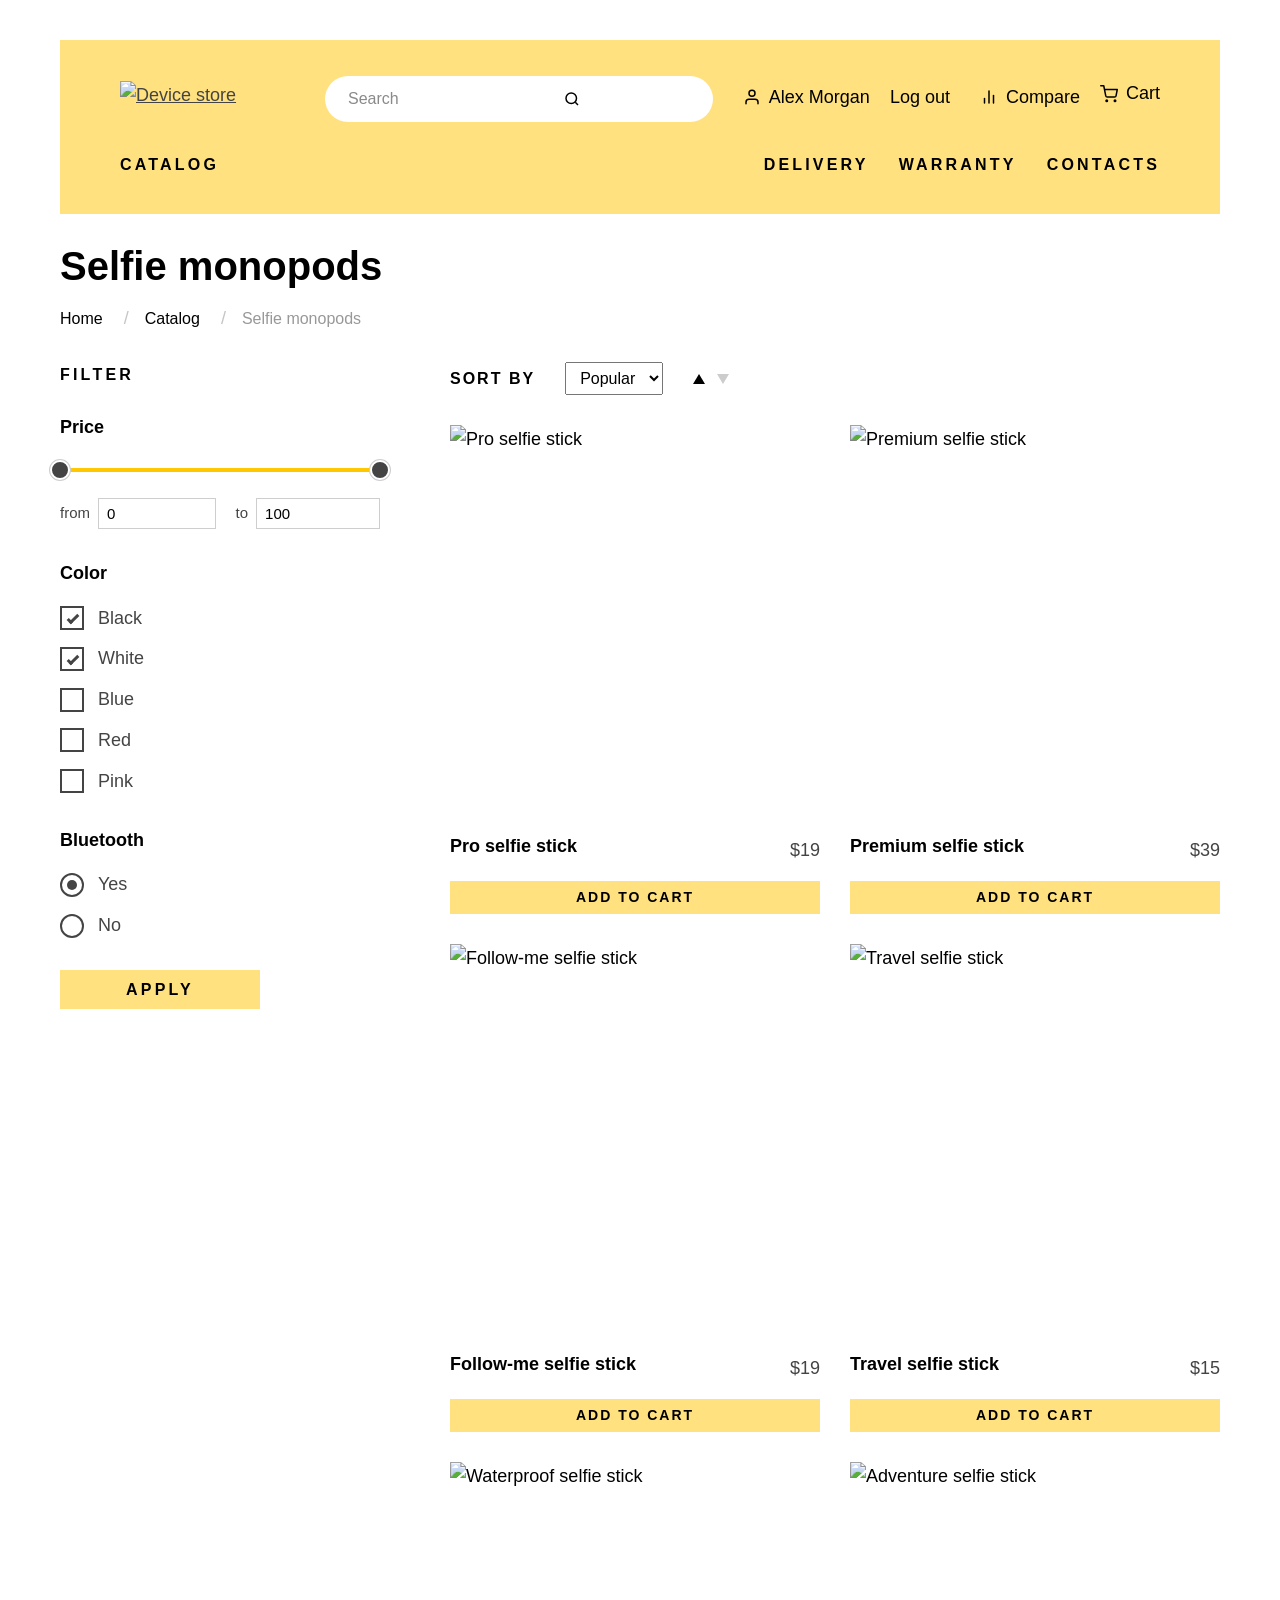
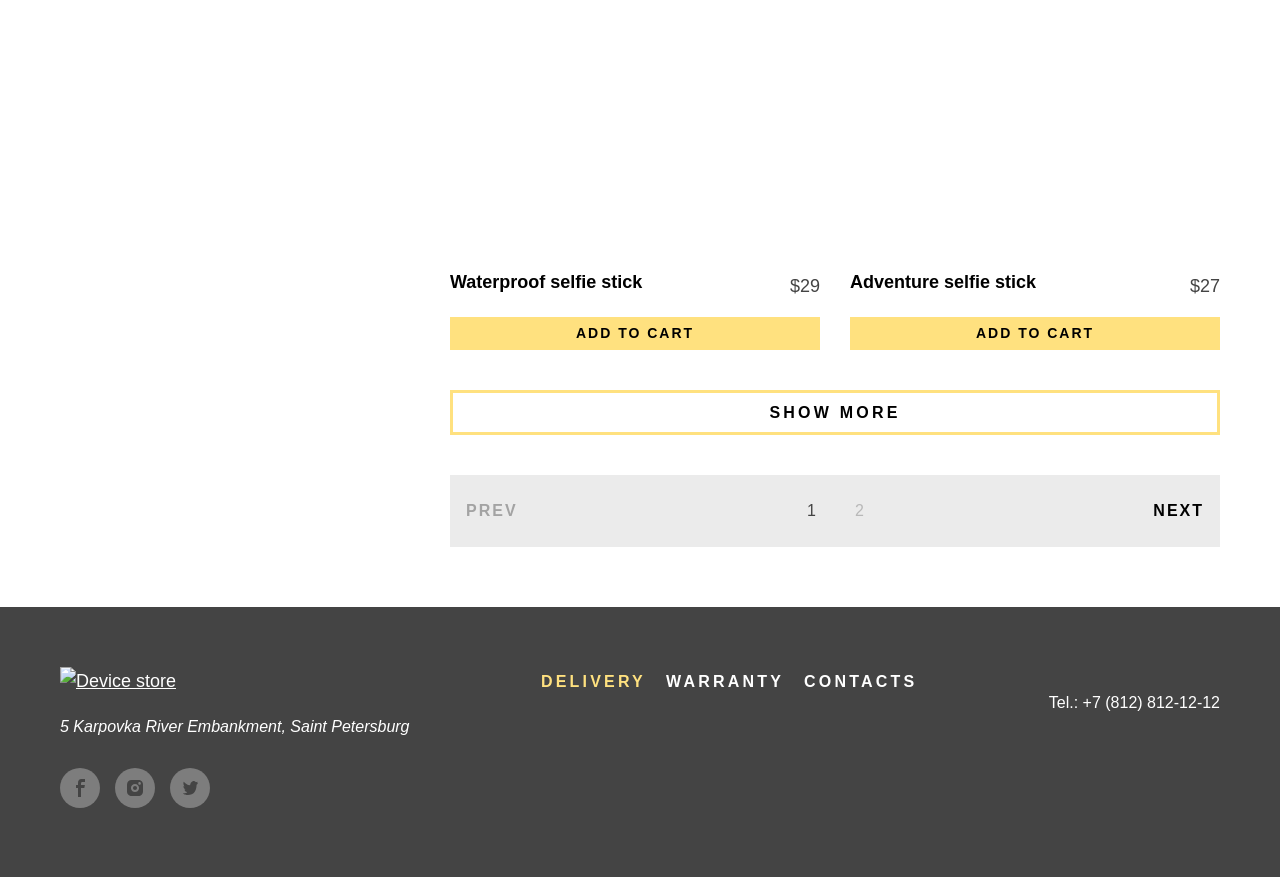
==== catalog.html @ 41ddf17e "Restyle header search, regroup footer socials, remove HTML Academy Search is now a white rounded pil" ====
<!DOCTYPE html>
<html lang="en">
  <head>
    <meta charset="utf-8">
    <meta name="viewport" content="width=device-width, initial-scale=1.0">
    <meta name="color-scheme" content="light">
    <meta name="description" content="Browse selfie monopods at Device — filter by price, color and Bluetooth, and sort by what matters to you.">
    <title>Catalog — Device</title>
    <link rel="icon" href="./img/favicon.svg" type="image/svg+xml">
    <link rel="preload" href="./fonts/Rubik/Rubik-Regular.woff2" as="font" type="font/woff2" crossorigin>
    <link rel="preload" href="./fonts/Raleway/Raleway-ExtraBold.woff2" as="font" type="font/woff2" crossorigin>
    <link rel="stylesheet" href="./css/styles.css">
    <script src="./js/main.js" defer></script>
  </head>
  <body>
    <header class="page-header page-header-inner">
      <nav class="main-nav" data-nav>
        <a class="main-nav-logo" href="index.html">
          <img class="main-nav-logo-image" src="./img/logos/logo.svg" height="36" width="145" alt="Device store">
        </a>
        <button class="main-nav-toggle" type="button" data-nav-toggle aria-expanded="false" aria-label="Toggle navigation">
          <span class="main-nav-toggle-line"></span>
        </button>
        <div class="user-menu">
          <form class="search" action="https://echo.htmlacademy.ru/" method="post">
            <label class="search-label">
              <span class="visually-hidden">Search the site</span>
              <input class="search-input" type="search" name="search" placeholder="Search">
            </label>
            <button class="search-button" type="submit">
              <svg class="icon" width="18" height="18" viewBox="0 0 24 24" fill="none" stroke="currentColor" stroke-width="2" aria-hidden="true">
                <circle cx="11" cy="11" r="7"></circle>
                <path d="m20 20-3.6-3.6"></path>
              </svg>
              <span class="visually-hidden">Find</span>
            </button>
          </form>
          <ul class="user-list reset-list">
            <li class="user-list-item user-list-item-account">
              <a class="user-link link" href="#">
                <svg class="icon" width="18" height="18" viewBox="0 0 24 24" fill="none" stroke="currentColor" stroke-width="2" stroke-linecap="round" stroke-linejoin="round" aria-hidden="true">
                  <path d="M20 21v-2a4 4 0 0 0-4-4H8a4 4 0 0 0-4 4v2"></path>
                  <circle cx="12" cy="7" r="4"></circle>
                </svg>
                Alex Morgan
              </a>
            </li>
            <li class="user-list-item user-list-item-logout">
              <a class="user-link link" href="#">Log out</a>
            </li>
          </ul>
          <ul class="shop-list reset-list">
            <li class="shop-list-item shop-list-item-compare">
              <a class="shop-link link" href="#">
                <svg class="icon" width="18" height="18" viewBox="0 0 24 24" fill="none" stroke="currentColor" stroke-width="2" stroke-linecap="round" stroke-linejoin="round" aria-hidden="true">
                  <line x1="18" y1="20" x2="18" y2="10"></line>
                  <line x1="12" y1="20" x2="12" y2="4"></line>
                  <line x1="6" y1="20" x2="6" y2="14"></line>
                </svg>
                Compare
              </a>
            </li>
            <li class="shop-list-item shop-list-item-cart">
              <button class="shop-link cart-button link" type="button" data-cart-button>
                <svg class="icon" width="18" height="18" viewBox="0 0 24 24" fill="none" stroke="currentColor" stroke-width="2" stroke-linecap="round" stroke-linejoin="round" aria-hidden="true">
                  <circle cx="9" cy="21" r="1"></circle>
                  <circle cx="20" cy="21" r="1"></circle>
                  <path d="M1 1h4l2.68 13.39a2 2 0 0 0 2 1.61h9.72a2 2 0 0 0 2-1.61L23 6H6"></path>
                </svg>
                Cart
                <span class="cart-count" data-cart-count hidden>0</span>
              </button>
            </li>
          </ul>
        </div>
        <ul class="site-list reset-list">
          <li class="site-list-item site-list-item-catalog">
            <a class="site-link link" href="catalog.html">Catalog</a>
          </li>
          <li class="site-list-item">
            <a class="site-link link" href="#">Delivery</a>
          </li>
          <li class="site-list-item">
            <a class="site-link link" href="#">Warranty</a>
          </li>
          <li class="site-list-item">
            <a class="site-link link" href="#">Contacts</a>
          </li>
        </ul>
      </nav>
    </header>
    <main class="main-container main-inner">
      <header class="inner-header">
        <h1 class="inner-header-title title">Selfie monopods</h1>
        <ul class="breadcrumbs reset-list">
          <li class="breadcrumbs-item">
            <a class="breadcrumbs-link" href="index.html">Home</a>
          </li>
          <li class="breadcrumbs-item">
            <a class="breadcrumbs-link" href="catalog.html">Catalog</a>
          </li>
          <li class="breadcrumbs-item">
            <span class="breadcrumbs-current" aria-current="page">Selfie monopods</span>
          </li>
        </ul>
      </header>
      <div class="catalog">
        <h2 class="visually-hidden">Product list with filters</h2>
        <form class="filter" action="https://echo.htmlacademy.ru/" method="get" data-filter>
          <h2 class="filter-title">Filter</h2>
          <fieldset class="filter-group">
            <legend class="filter-group-title">Price</legend>
            <div class="range" data-range>
              <div class="range-track">
                <div class="range-progress" data-range-progress></div>
                <button class="range-toggle range-toggle-min" type="button" data-range-min>
                  <span class="visually-hidden">Change minimum price</span>
                </button>
                <button class="range-toggle range-toggle-max" type="button" data-range-max>
                  <span class="visually-hidden">Change maximum price</span>
                </button>
              </div>
            </div>
            <div class="range-values">
              <label class="range-label">
                from <input class="range-input" type="number" name="min-price" data-range-input-min value="0">
              </label>
              <label class="range-label">
                to <input class="range-input" type="number" name="max-price" data-range-input-max value="100">
              </label>
            </div>
          </fieldset>
          <fieldset class="filter-group">
            <legend class="filter-group-title">Color</legend>
            <ul class="filter-list reset-list">
              <li class="filter-item">
                <label class="control">
                  <input class="visually-hidden control-input" type="checkbox" name="color" value="black" checked>
                  <span class="control-mark control-mark-checkbox"></span>
                  <span class="control-label">Black</span>
                </label>
              </li>
              <li class="filter-item">
                <label class="control">
                  <input class="visually-hidden control-input" type="checkbox" name="color" value="white" checked>
                  <span class="control-mark control-mark-checkbox"></span>
                  <span class="control-label">White</span>
                </label>
              </li>
              <li class="filter-item">
                <label class="control">
                  <input class="visually-hidden control-input" type="checkbox" name="color" value="blue">
                  <span class="control-mark control-mark-checkbox"></span>
                  <span class="control-label">Blue</span>
                </label>
              </li>
              <li class="filter-item">
                <label class="control">
                  <input class="visually-hidden control-input" type="checkbox" name="color" value="red">
                  <span class="control-mark control-mark-checkbox"></span>
                  <span class="control-label">Red</span>
                </label>
              </li>
              <li class="filter-item">
                <label class="control">
                  <input class="visually-hidden control-input" type="checkbox" name="color" value="pink">
                  <span class="control-mark control-mark-checkbox"></span>
                  <span class="control-label">Pink</span>
                </label>
              </li>
            </ul>
          </fieldset>
          <fieldset class="filter-group">
            <legend class="filter-group-title">Bluetooth</legend>
            <ul class="filter-list reset-list">
              <li class="filter-item">
                <label class="control">
                  <input class="visually-hidden control-input" type="radio" name="bluetooth" value="yes" checked>
                  <span class="control-mark control-mark-radio"></span>
                  <span class="control-label">Yes</span>
                </label>
              </li>
              <li class="filter-item">
                <label class="control">
                  <input class="visually-hidden control-input" type="radio" name="bluetooth" value="no">
                  <span class="control-mark control-mark-radio"></span>
                  <span class="control-label">No</span>
                </label>
              </li>
            </ul>
          </fieldset>
          <button class="button filter-submit" type="submit">Apply</button>
        </form>
        <div class="catalog-content">
          <form class="sorting" data-sorting>
            <label class="sorting-title" for="sorting">Sort by</label>
            <select class="sorting-select" id="sorting" name="sorting">
              <option value="popular">Popular</option>
              <option value="new">New</option>
              <option value="discount">On sale</option>
            </select>
            <div class="sorting-order">
              <button class="sorting-order-button sorting-order-button-asc sorting-order-button-current" type="button" data-sort-order="asc">
                <span class="visually-hidden">Sort ascending</span>
              </button>
              <button class="sorting-order-button sorting-order-button-desc" type="button" data-sort-order="desc">
                <span class="visually-hidden">Sort descending</span>
              </button>
            </div>
          </form>
          <div class="products" data-catalog>
            <ul class="products-list reset-list" data-products></ul>
            <p class="products-empty" data-products-empty hidden>No products match the selected filters.</p>
            <button class="button button-secondary products-more" type="button" data-products-more>Show more</button>
            <nav class="pagination" aria-label="Pagination" data-pagination></nav>
          </div>
        </div>
      </div>
    </main>
    <footer class="page-footer">
      <div class="footer-container">
        <section class="footer-contacts">
          <a class="footer-logo-link" href="index.html">
            <img class="footer-logo" src="./img/logos/logo-footer.svg" height="36" width="145" alt="Device store">
          </a>
          <address class="footer-address">
            <p class="footer-address-text">5 Karpovka River Embankment, Saint Petersburg</p>
          </address>
        </section>
        <ul class="footer-list reset-list">
          <li class="footer-list-item">
            <a class="footer-link footer-link-active" href="#">Delivery</a>
          </li>
          <li class="footer-list-item">
            <a class="footer-link" href="#">Warranty</a>
          </li>
          <li class="footer-list-item">
            <a class="footer-link" href="#">Contacts</a>
          </li>
        </ul>
        <a class="footer-phone" href="tel:+78128121212">Tel.: +7 (812) 812-12-12</a>
        <ul class="footer-socials reset-list">
          <li class="footer-socials-item">
            <a class="footer-socials-link" href="#">
              <span class="visually-hidden">Facebook</span>
              <svg width="40" height="40" viewBox="0 0 40 40" fill="none" xmlns="http://www.w3.org/2000/svg">
                <circle cx="20" cy="20" r="20" fill="white" fill-opacity="0.3"/>
                <path d="M22.5 14H25V11H21.6C18.8 11 18 12.7 18 15.2V17H16V20H18V29H21V20H24.3L24.9 17H21V15.5C21 14.7 21.3 14 22.5 14Z" fill="#444444"/>
              </svg>
            </a>
          </li>
          <li class="footer-socials-item">
            <a class="footer-socials-link" href="#">
              <span class="visually-hidden">Instagram</span>
              <svg width="40" height="40" viewBox="0 0 40 40" fill="none" xmlns="http://www.w3.org/2000/svg">
                <circle cx="20" cy="20" r="20" fill="white" fill-opacity="0.3"/>
                <path d="M20 22C21.1046 22 22 21.1046 22 20C22 18.8954 21.1046 18 20 18C18.8954 18 18 18.8954 18 20C18 21.1046 18.8954 22 20 22Z" fill="#444444"/>
                <path d="M26.7 13.3C25.8 12.4 24.7 12 23.3 12H16.7C13.9 12 12 13.9 12 16.7V23.3C12 24.7 12.4 25.9 13.4 26.7C14.3 27.6 15.4 28 16.7 28H23.3C24.7 28 25.9 27.6 26.7 26.7C27.5 25.8 28 24.7 28 23.3V16.7C28 15.3 27.6 14.1 26.7 13.3ZM20 24.1C17.8 24.1 15.9 22.3 15.9 20C15.9 17.7 17.8 15.9 20 15.9C22.2 15.9 24.1 17.7 24.1 20C24.1 22.3 22.2 24.1 20 24.1ZM24.6 16.7C23.9 16.7 23.3 16.2 23.3 15.4C23.3 14.6 23.8 14.1 24.6 14.1C25.3 14.1 25.9 14.7 25.9 15.4C25.9 16.1 25.3 16.7 24.6 16.7Z" fill="#444444"/>
              </svg>
            </a>
          </li>
          <li class="footer-socials-item">
            <a class="footer-socials-link" href="#">
              <span class="visually-hidden">Twitter</span>
              <svg width="40" height="40" viewBox="0 0 40 40" fill="none" xmlns="http://www.w3.org/2000/svg">
                <circle cx="20" cy="20" r="20" fill="white" fill-opacity="0.3"/>
                <path d="M22.7 13.1551C24.2 12.6551 25.3 13.4551 25.9 14.2551C26.4 14.0551 27 13.8551 27.6 13.6551C27.6 14.4551 27.1 15.0551 26.8 15.2551C27.5 15.4551 28 14.8551 28 14.8551C27.9 15.7551 27.1 16.5551 26.6 16.7551C26.4 23.0551 23.8 27.1551 17.7 27.0551C17.2 27.0551 17.8 27.0551 17.3 27.0551C17 27.0551 13.6 26.6551 13 25.2551C15 25.4551 16.4 24.8551 17.1 24.1551C16.3 23.8551 14.7 23.7551 14.5 21.3551C14.8 21.5551 15 21.6551 15.6 21.5551C14.5 20.7551 13.3 20.0551 13.4 18.0551C13.7 18.3551 14.3 18.5551 14.6 18.4551C14 18.2551 12.8 15.3551 13.8 13.8551C15.4 15.5551 17.1 17.2551 20.1 17.3551C20.3 15.2551 21.1 13.8551 22.7 13.1551Z" fill="#444444"/>
              </svg>
            </a>
          </li>
        </ul>
      </div>
    </footer>
  </body>
</html>
---- css/styles.css ----
/* -------------------------------------------------------------------------- */
/* Fonts                                                                       */
/* -------------------------------------------------------------------------- */

@font-face {
  font-family: "Raleway";
  src: url("../fonts/Raleway/Raleway-ExtraBold.woff2") format("woff2");
  font-weight: 800;
  font-style: normal;
  font-display: swap;
}

@font-face {
  font-family: "Rubik";
  src: url("../fonts/Rubik/Rubik-Regular.woff2") format("woff2");
  font-weight: 400;
  font-style: normal;
  font-display: swap;
}

@font-face {
  font-family: "Rubik";
  src: url("../fonts/Rubik/Rubik-Bold.woff2") format("woff2");
  font-weight: 700;
  font-style: normal;
  font-display: swap;
}

/* -------------------------------------------------------------------------- */
/* Custom properties                                                          */
/* -------------------------------------------------------------------------- */

:root {
  --font-base: "Rubik", "Arial", sans-serif;
  --font-display: "Raleway", "Arial", sans-serif;

  --color-text: #444444;
  --color-dark: #000000;
  --color-white: #ffffff;
  --color-accent: #ffe17f;
  --color-accent-active: #ffc700;
  --color-muted: #f0f0f0;
  --color-muted-dark: #ebebeb;
  --color-border: #cecece;
  --color-footer: #444444;

  --container-width: 1160px;
  --gutter: 20px;
}

/* -------------------------------------------------------------------------- */
/* Base                                                                       */
/* -------------------------------------------------------------------------- */

*,
*::before,
*::after {
  box-sizing: border-box;
}

/* The hidden attribute must win over component display rules. */
[hidden] {
  display: none !important;
}

html {
  height: 100%;
  color-scheme: light;
}

body {
  display: flex;
  flex-direction: column;
  min-height: 100%;
  margin: 0;
  font-family: var(--font-base);
  font-weight: 400;
  font-size: 18px;
  line-height: 1.6;
  color: var(--color-text);
  background-color: var(--color-white);
}

img,
svg {
  max-width: 100%;
  height: auto;
}

a {
  color: inherit;
}

.visually-hidden {
  position: absolute;
  width: 1px;
  height: 1px;
  margin: -1px;
  padding: 0;
  border: 0;
  clip: rect(0 0 0 0);
  overflow: hidden;
}

.reset-list {
  margin: 0;
  padding: 0;
  list-style: none;
}

.link {
  color: var(--color-dark);
  text-decoration: none;
  transition: opacity 0.2s ease;
}

.link:hover,
.link:focus-visible {
  opacity: 0.6;
}

.title {
  margin: 0;
  font-family: var(--font-display);
  font-weight: 800;
  font-size: 28px;
  line-height: 1.1;
  color: var(--color-dark);
}

/* -------------------------------------------------------------------------- */
/* Layout helpers                                                             */
/* -------------------------------------------------------------------------- */

.main-container {
  flex-grow: 1;
}

.page-header,
.slider,
.categories,
.advantages,
.special-order,
.info,
.newsletter,
.inner-header,
.catalog,
.footer-container {
  width: min(100% - (var(--gutter) * 2), var(--container-width));
  margin-inline: auto;
}

/* -------------------------------------------------------------------------- */
/* Buttons                                                                    */
/* -------------------------------------------------------------------------- */

.button {
  display: inline-block;
  padding: 10px 20px;
  border: 0;
  background-color: var(--color-accent);
  font-family: var(--font-display);
  font-weight: 800;
  font-size: 16px;
  letter-spacing: 3.2px;
  line-height: 1.2;
  color: var(--color-dark);
  text-align: center;
  text-transform: uppercase;
  text-decoration: none;
  cursor: pointer;
  transition: background-color 0.2s ease;
}

.button:hover,
.button:focus-visible {
  background-color: var(--color-accent-active);
}

.button-secondary {
  background-color: transparent;
  border: 3px solid var(--color-accent);
}

.button-secondary:hover,
.button-secondary:focus-visible {
  background-color: var(--color-accent);
}

/* -------------------------------------------------------------------------- */
/* Header / navigation                                                        */
/* -------------------------------------------------------------------------- */

.page-header {
  margin-top: 20px;
  background-color: var(--color-accent);
}

.main-nav {
  display: flex;
  flex-wrap: wrap;
  align-items: center;
  gap: 20px;
  padding: 20px;
}

.main-nav-logo {
  display: block;
  width: 145px;
}

.main-nav-logo-image {
  display: block;
}

.main-nav-toggle {
  position: relative;
  width: 30px;
  height: 22px;
  margin-left: auto;
  padding: 0;
  border: 0;
  background-color: transparent;
  cursor: pointer;
}

.main-nav-toggle-line,
.main-nav-toggle-line::before,
.main-nav-toggle-line::after {
  position: absolute;
  left: 0;
  width: 30px;
  height: 3px;
  background-color: var(--color-dark);
  transition: transform 0.2s ease;
}

.main-nav-toggle-line {
  top: 50%;
  transform: translateY(-50%);
}

.main-nav-toggle-line::before,
.main-nav-toggle-line::after {
  content: "";
}

.main-nav-toggle-line::before {
  top: -9px;
}

.main-nav-toggle-line::after {
  top: 9px;
}

.main-nav-open .main-nav-toggle-line {
  background-color: transparent;
}

.main-nav-open .main-nav-toggle-line::before {
  top: 0;
  transform: rotate(45deg);
}

.main-nav-open .main-nav-toggle-line::after {
  top: 0;
  transform: rotate(-45deg);
}

.user-menu,
.site-list {
  display: none;
  width: 100%;
}

.main-nav-open .user-menu,
.main-nav-open .site-list {
  display: flex;
}

.user-menu {
  flex-direction: column;
  gap: 16px;
}

.search {
  display: flex;
  align-items: center;
  padding-right: 5px;
  background-color: var(--color-white);
  border: 1px solid transparent;
  border-radius: 50px;
  transition: border-color 0.2s ease, box-shadow 0.2s ease;
}

.search:focus-within {
  border-color: var(--color-dark);
  box-shadow: 0 0 0 3px rgba(0, 0, 0, 0.08);
}

.search-input {
  width: 100%;
  height: 44px;
  padding: 0 6px 0 22px;
  border: 0;
  background-color: transparent;
  border-radius: 50px;
  font-family: var(--font-base);
  font-size: 16px;
  color: var(--color-dark);
}

.search-input:focus {
  outline: none;
}

.search-input::placeholder {
  color: #8a8a8a;
}

.search-button {
  display: inline-flex;
  align-items: center;
  justify-content: center;
  flex-shrink: 0;
  width: 36px;
  height: 36px;
  padding: 0;
  border: 0;
  border-radius: 50%;
  background-color: transparent;
  color: var(--color-dark);
  cursor: pointer;
  transition: background-color 0.2s ease;
}

.search-button:hover,
.search-button:focus-visible {
  background-color: var(--color-accent);
}

.icon {
  display: block;
  flex-shrink: 0;
}

.user-list,
.shop-list {
  display: flex;
  gap: 20px;
}

.user-link,
.shop-link {
  display: inline-flex;
  align-items: center;
  gap: 8px;
}

.cart-button {
  position: relative;
  padding: 0;
  border: 0;
  background-color: transparent;
  font-family: var(--font-base);
  font-size: 18px;
  cursor: pointer;
}

.cart-count {
  display: inline-flex;
  align-items: center;
  justify-content: center;
  min-width: 20px;
  height: 20px;
  padding: 0 6px;
  border-radius: 10px;
  background-color: var(--color-dark);
  color: var(--color-white);
  font-size: 12px;
  line-height: 1;
}

.cart-count[hidden] {
  display: none;
}

.site-list {
  flex-direction: column;
  gap: 16px;
  font-family: var(--font-display);
  font-weight: 800;
  font-size: 16px;
  letter-spacing: 3.2px;
  text-transform: uppercase;
}

/* -------------------------------------------------------------------------- */
/* Slider                                                                     */
/* -------------------------------------------------------------------------- */

.slider {
  position: relative;
  margin-top: 30px;
  margin-bottom: 60px;
}

.slider-slide {
  display: flex;
  flex-direction: column;
  gap: 24px;
  align-items: center;
}

.slider-slide[hidden] {
  display: none;
}

.slider-number {
  display: none;
  font-family: var(--font-base);
  font-weight: 700;
  font-size: 120px;
  line-height: 1;
  color: var(--color-muted);
}

.slider-image {
  width: 280px;
  height: auto;
}

.slider-content {
  display: flex;
  flex-direction: column;
  align-items: center;
  text-align: center;
  width: 100%;
}

.slider-title {
  margin-bottom: 20px;
}

.slider-description {
  margin: 0 0 30px;
}

.slider-button-details {
  min-width: 220px;
  margin-bottom: 40px;
}

.specs {
  display: flex;
  justify-content: center;
  gap: 40px;
  margin: 0;
}

.specs-item {
  display: flex;
  flex-direction: column-reverse;
}

.specs-value {
  margin: 0;
  font-size: 32px;
  line-height: 1.2;
  color: var(--color-dark);
}

.specs-name {
  font-size: 14px;
}

.slider-controls {
  display: flex;
  align-items: center;
  justify-content: center;
  gap: 20px;
  margin-top: 30px;
}

.slider-arrow {
  width: 30px;
  height: 30px;
  padding: 0;
  border: 0;
  background-color: transparent;
  cursor: pointer;
}

.slider-arrow::before {
  content: "";
  display: block;
  width: 12px;
  height: 12px;
  margin: 0 auto;
  border-top: 3px solid var(--color-dark);
  border-left: 3px solid var(--color-dark);
}

.slider-arrow-prev::before {
  transform: rotate(-45deg);
}

.slider-arrow-next::before {
  transform: rotate(135deg);
}

.slider-pagination {
  display: flex;
  gap: 20px;
}

.slider-pagination-button {
  width: 16px;
  height: 16px;
  padding: 0;
  border: 2px solid var(--color-dark);
  border-radius: 50%;
  background-color: transparent;
  cursor: pointer;
}

.slider-pagination-button-current {
  position: relative;
}

.slider-pagination-button-current::after {
  content: "";
  position: absolute;
  top: 50%;
  left: 50%;
  width: 4px;
  height: 4px;
  border-radius: 50%;
  background-color: var(--color-dark);
  transform: translate(-50%, -50%);
}

/* -------------------------------------------------------------------------- */
/* Categories                                                                 */
/* -------------------------------------------------------------------------- */

.categories {
  margin-bottom: 60px;
}

.categories-list {
  display: grid;
  grid-template-columns: repeat(2, 1fr);
  gap: 30px;
}

.categories-link {
  display: flex;
  flex-direction: column;
  align-items: center;
  gap: 20px;
  font-family: var(--font-display);
  font-weight: 800;
  font-size: 16px;
  line-height: 1.3;
  color: var(--color-dark);
  text-align: center;
  text-decoration: none;
}

.categories-image {
  width: 100%;
  max-width: 160px;
  height: auto;
  background-color: var(--color-accent);
  transition: background-color 0.2s ease;
}

.categories-link:hover .categories-image,
.categories-link:focus-visible .categories-image {
  background-color: var(--color-accent-active);
}

/* -------------------------------------------------------------------------- */
/* Advantages (tabs)                                                          */
/* -------------------------------------------------------------------------- */

.advantages {
  margin-bottom: 60px;
  padding: 40px 20px;
  background-color: var(--color-muted);
}

.advantages-tabs {
  display: flex;
  flex-wrap: wrap;
  gap: 16px;
  margin-bottom: 30px;
}

.advantages-tab {
  min-width: 160px;
}

.advantages-tab-current {
  outline: 2px solid var(--color-accent-active);
}

.advantages-panel-title {
  margin-bottom: 20px;
}

.advantages-panel-text {
  margin: 0;
  max-width: 450px;
}

.advantages-panel[hidden] {
  display: none;
}

/* -------------------------------------------------------------------------- */
/* Special order                                                              */
/* -------------------------------------------------------------------------- */

.special-order {
  display: flex;
  align-items: center;
  gap: 20px;
  margin-bottom: 60px;
  padding: 0 20px;
  min-height: 100px;
  background-color: var(--color-muted);
}

.special-order-icon {
  display: flex;
  align-items: center;
  justify-content: center;
  flex-shrink: 0;
  width: 60px;
  height: 60px;
  background-color: var(--color-accent);
  color: var(--color-dark);
}

.special-order-link {
  font-family: var(--font-display);
  font-weight: 800;
  font-size: 18px;
  letter-spacing: 2px;
  color: var(--color-dark);
  text-transform: uppercase;
  text-decoration: none;
  transition: opacity 0.2s ease;
}

.special-order-link:hover,
.special-order-link:focus-visible {
  opacity: 0.6;
}

.special-order-arrow {
  display: none;
}

/* -------------------------------------------------------------------------- */
/* Info (about + contacts)                                                    */
/* -------------------------------------------------------------------------- */

.info {
  display: grid;
  gap: 50px;
  margin-bottom: 60px;
}

.about-title,
.contacts-title {
  margin-bottom: 30px;
}

.about-text,
.contacts-text {
  margin: 0 0 20px;
}

.about-list {
  margin-bottom: 30px;
}

.about-company {
  font-weight: 700;
}

.about-button,
.contacts-button {
  min-width: 260px;
}

.contacts-subtitle {
  margin: 0 0 15px;
  font-size: 22px;
}

.contacts-address {
  margin-bottom: 30px;
  font-style: normal;
}

.contacts-address-text {
  margin: 0 0 8px;
}

.contacts-phone {
  color: var(--color-text);
  text-decoration: none;
}

.contacts-schedule {
  margin-bottom: 30px;
}

/* -------------------------------------------------------------------------- */
/* Newsletter                                                                 */
/* -------------------------------------------------------------------------- */

.newsletter {
  margin-bottom: 60px;
  padding: 40px 20px;
  background-color: var(--color-muted);
}

.newsletter-intro {
  margin-bottom: 30px;
}

.newsletter-title {
  margin-bottom: 20px;
}

.newsletter-description {
  margin: 0;
  max-width: 560px;
}

.newsletter-form {
  display: flex;
  flex-wrap: wrap;
  align-items: center;
  gap: 16px;
}

.newsletter-field-label {
  flex-grow: 1;
}

.newsletter-field {
  width: 100%;
  height: 49px;
  padding: 0 16px;
  border: 1px solid var(--color-border);
  font-family: var(--font-base);
  font-size: 18px;
}

.newsletter-button {
  min-width: 200px;
}

.newsletter-note {
  font-size: 14px;
}

/* -------------------------------------------------------------------------- */
/* Inner header (catalog)                                                     */
/* -------------------------------------------------------------------------- */

.inner-header {
  margin-bottom: 30px;
}

.inner-header-title {
  margin-top: 30px;
  margin-bottom: 16px;
}

.breadcrumbs {
  display: flex;
  flex-wrap: wrap;
  gap: 8px 16px;
}

.breadcrumbs-item:not(:last-child)::after {
  content: "/";
  margin-left: 16px;
  opacity: 0.3;
}

.breadcrumbs-link,
.breadcrumbs-current {
  font-size: 16px;
  color: var(--color-dark);
  text-decoration: none;
}

.breadcrumbs-link {
  transition: opacity 0.2s ease;
}

.breadcrumbs-link:hover,
.breadcrumbs-link:focus-visible {
  opacity: 0.6;
}

.breadcrumbs-current {
  opacity: 0.4;
}

/* -------------------------------------------------------------------------- */
/* Catalog                                                                    */
/* -------------------------------------------------------------------------- */

.catalog {
  display: grid;
  gap: 30px;
  margin-bottom: 60px;
}

.filter-title {
  margin: 0 0 25px;
  font-family: var(--font-display);
  font-weight: 800;
  font-size: 16px;
  letter-spacing: 3.2px;
  color: var(--color-dark);
  text-transform: uppercase;
}

.filter-group {
  margin: 0 0 30px;
  padding: 0;
  border: 0;
}

.filter-group-title {
  margin-bottom: 16px;
  padding: 0;
  font-weight: 700;
  color: var(--color-dark);
}

.filter-list {
  display: flex;
  flex-direction: column;
  gap: 12px;
}

.filter-submit {
  width: 100%;
}

/* Price range */
.range {
  margin-bottom: 16px;
  padding: 10px 0;
}

.range-track {
  position: relative;
  height: 4px;
  background-color: var(--color-border);
}

.range-progress {
  position: absolute;
  top: 0;
  height: 100%;
  background-color: var(--color-accent-active);
}

.range-toggle {
  position: absolute;
  top: 50%;
  width: 20px;
  height: 20px;
  margin-left: -10px;
  padding: 0;
  border: 2px solid var(--color-white);
  border-radius: 50%;
  background-color: var(--color-text);
  box-shadow: 0 0 0 1px var(--color-border);
  transform: translateY(-50%);
  cursor: pointer;
}

.range-values {
  display: flex;
  gap: 20px;
}

.range-label {
  display: flex;
  align-items: center;
  gap: 8px;
  font-size: 15px;
}

.range-input {
  width: 100%;
  min-width: 0;
  padding: 6px 8px;
  border: 1px solid var(--color-border);
  font-family: var(--font-base);
  font-size: 15px;
}

/* Custom checkbox / radio */
.control {
  position: relative;
  display: flex;
  align-items: center;
  gap: 14px;
  padding-left: 38px;
  cursor: pointer;
}

.control-mark {
  position: absolute;
  left: 0;
  width: 24px;
  height: 24px;
  border: 2px solid var(--color-text);
}

.control-mark-radio {
  border-radius: 50%;
}

.control-input:checked + .control-mark-checkbox::after {
  content: "";
  position: absolute;
  top: 4px;
  left: 8px;
  width: 6px;
  height: 12px;
  border: solid var(--color-text);
  border-width: 0 3px 3px 0;
  transform: rotate(45deg);
}

.control-input:checked + .control-mark-radio::after {
  content: "";
  position: absolute;
  top: 50%;
  left: 50%;
  width: 10px;
  height: 10px;
  border-radius: 50%;
  background-color: var(--color-text);
  transform: translate(-50%, -50%);
}

.control-input:focus-visible + .control-mark {
  outline: 2px solid var(--color-accent-active);
  outline-offset: 2px;
}

/* Sorting */
.sorting {
  display: flex;
  flex-wrap: wrap;
  align-items: center;
  gap: 16px 30px;
  margin-bottom: 30px;
}

.sorting-title {
  font-family: var(--font-display);
  font-weight: 800;
  font-size: 16px;
  letter-spacing: 2px;
  color: var(--color-dark);
  text-transform: uppercase;
}

.sorting-select {
  padding: 6px 10px;
  font-family: var(--font-base);
  font-size: 16px;
}

.sorting-order {
  display: flex;
  gap: 12px;
}

.sorting-order-button {
  width: 12px;
  height: 12px;
  padding: 0;
  border: 0;
  background-color: transparent;
  opacity: 0.2;
  cursor: pointer;
}

.sorting-order-button::before {
  content: "";
  display: block;
  border-left: 6px solid transparent;
  border-right: 6px solid transparent;
}

.sorting-order-button-asc::before {
  border-bottom: 10px solid var(--color-dark);
}

.sorting-order-button-desc::before {
  border-top: 10px solid var(--color-dark);
}

.sorting-order-button-current,
.sorting-order-button:hover {
  opacity: 1;
}

/* Products */
.products-list {
  display: grid;
  grid-template-columns: repeat(auto-fill, minmax(240px, 1fr));
  gap: 30px;
  margin-bottom: 40px;
}

.product-card {
  display: flex;
  flex-direction: column;
}

.product-card-link {
  display: block;
  text-decoration: none;
}

.product-card-add {
  margin-top: 16px;
  padding: 8px 16px;
  font-size: 14px;
  letter-spacing: 2px;
}

.product-card-add-done {
  background-color: var(--color-accent-active);
}

.products-empty {
  margin: 0 0 40px;
  padding: 30px 0;
  color: var(--color-text);
}

.product-card-image {
  display: block;
  width: 100%;
  height: auto;
}

.product-card-info {
  display: flex;
  justify-content: space-between;
  gap: 16px;
  margin-top: 20px;
}

.product-card-title {
  margin: 0;
  font-size: 18px;
  line-height: 1.2;
  color: var(--color-dark);
}

.product-card-price {
  color: var(--color-text);
  white-space: nowrap;
}

.products-more {
  display: block;
  width: 100%;
  margin-bottom: 40px;
}

/* Pagination */
.pagination {
  display: flex;
  flex-wrap: wrap;
  align-items: center;
  justify-content: space-between;
  gap: 16px;
  padding: 16px;
  background-color: var(--color-muted-dark);
}

.pagination-arrow {
  font-family: var(--font-display);
  font-weight: 800;
  font-size: 16px;
  letter-spacing: 2px;
  text-transform: uppercase;
}

.pagination-arrow-disabled {
  opacity: 0.3;
  pointer-events: none;
}

.pagination-list {
  display: flex;
  gap: 8px;
}

.pagination-link,
.pagination-ellipsis {
  display: flex;
  align-items: center;
  justify-content: center;
  width: 40px;
  height: 40px;
  font-size: 16px;
  color: var(--color-text);
}

.pagination-link {
  text-decoration: none;
  opacity: 0.3;
  transition: opacity 0.2s ease;
}

.pagination-link:hover,
.pagination-link:focus-visible,
.pagination-link-current {
  opacity: 1;
}

/* -------------------------------------------------------------------------- */
/* Footer                                                                     */
/* -------------------------------------------------------------------------- */

.page-footer {
  background-color: var(--color-footer);
  color: var(--color-white);
}

.footer-container {
  display: grid;
  gap: 30px;
  padding: 40px 0;
  text-align: center;
}

.footer-logo {
  margin-bottom: 20px;
}

.footer-address-text {
  margin: 0;
  font-size: 16px;
  line-height: 1.4;
}

.footer-list {
  display: flex;
  flex-wrap: wrap;
  justify-content: center;
  gap: 20px;
}

.footer-link {
  font-family: var(--font-display);
  font-weight: 800;
  font-size: 16px;
  letter-spacing: 3.2px;
  color: var(--color-white);
  text-decoration: none;
  text-transform: uppercase;
  transition: opacity 0.2s ease;
}

.footer-link:hover,
.footer-link:focus-visible {
  opacity: 0.6;
}

.footer-link-active {
  color: var(--color-accent);
}

.footer-phone {
  font-size: 16px;
  color: var(--color-white);
  text-decoration: none;
}

.footer-socials {
  display: flex;
  justify-content: center;
  gap: 15px;
}

.footer-socials-link {
  display: block;
  transition: opacity 0.2s ease;
}

.footer-socials-link:hover,
.footer-socials-link:focus-visible {
  opacity: 0.7;
}

/* -------------------------------------------------------------------------- */
/* Tablet (>= 768px)                                                          */
/* -------------------------------------------------------------------------- */

@media (min-width: 768px) {
  :root {
    --gutter: 30px;
  }

  .title {
    font-size: 40px;
  }

  .slider-slide {
    flex-direction: row;
    flex-wrap: wrap;
    align-items: flex-start;
    gap: 40px;
  }

  .slider-image {
    width: 360px;
  }

  .slider-content {
    flex: 1;
    align-items: flex-start;
    text-align: left;
    min-width: 280px;
  }

  .specs {
    justify-content: flex-start;
  }

  .categories-list {
    grid-template-columns: repeat(3, 1fr);
  }

  .advantages {
    display: grid;
    grid-template-columns: 280px 1fr;
    gap: 40px;
    padding: 50px 40px;
  }

  .advantages-tabs {
    flex-direction: column;
    margin-bottom: 0;
  }

  .info {
    grid-template-columns: 1fr 1fr;
    gap: 60px;
  }

  .footer-container {
    grid-template-columns: auto 1fr auto;
    align-items: start;
    text-align: left;
  }

  .footer-list {
    justify-content: center;
  }

  .footer-phone {
    justify-self: end;
    align-self: center;
  }

  .footer-socials {
    justify-content: flex-start;
  }

  .catalog {
    grid-template-columns: 240px 1fr;
    gap: 40px;
  }

  .filter-submit {
    width: auto;
    min-width: 200px;
  }
}

/* -------------------------------------------------------------------------- */
/* Desktop (>= 1200px)                                                        */
/* -------------------------------------------------------------------------- */

@media (min-width: 1200px) {
  :root {
    --gutter: 0px;
  }

  .page-header {
    margin-top: 40px;
    padding: 0;
  }

  .main-nav {
    flex-wrap: wrap;
    column-gap: 60px;
    padding: 36px 60px;
  }

  .main-nav-toggle {
    display: none;
  }

  .user-menu {
    display: flex;
    flex-direction: row;
    align-items: center;
    gap: 30px;
    width: auto;
    flex-grow: 1;
  }

  .search {
    flex-grow: 1;
    max-width: 520px;
  }

  .user-list,
  .shop-list {
    flex-shrink: 0;
  }

  .site-list {
    display: flex;
    flex-direction: row;
    flex-wrap: wrap;
    gap: 30px;
    width: 100%;
    margin-top: 10px;
  }

  .site-list-item-catalog {
    margin-right: auto;
  }

  .slider {
    margin-top: 50px;
    margin-bottom: 80px;
  }

  .slider-slide {
    align-items: center;
    gap: 40px;
    min-height: 560px;
  }

  .slider-number {
    display: block;
    position: absolute;
    top: -40px;
    right: 0;
    font-size: 180px;
  }

  .slider-image {
    width: 560px;
  }

  .slider-controls {
    justify-content: flex-start;
    gap: 40px;
    margin-top: 40px;
  }

  .categories {
    margin-bottom: 90px;
  }

  .categories-list {
    grid-template-columns: repeat(6, 1fr);
    gap: 40px;
  }

  .advantages {
    grid-template-columns: 280px 1fr;
    gap: 116px;
    align-items: center;
    margin-bottom: 90px;
    padding: 70px 60px;
  }

  .advantages-tabs {
    gap: 20px;
  }

  .special-order {
    gap: 40px;
    margin-bottom: 90px;
    padding: 0 40px;
  }

  .special-order-link {
    font-size: 20px;
    letter-spacing: 4px;
  }

  .special-order-arrow {
    display: flex;
    align-items: center;
    justify-content: center;
    width: 60px;
    height: 60px;
    margin-left: auto;
    background-color: var(--color-accent);
    color: var(--color-dark);
  }

  .info {
    grid-template-columns: 520px 1fr;
    gap: 116px;
    margin-bottom: 90px;
  }

  .newsletter {
    margin-bottom: 90px;
    padding: 65px 60px;
  }

  .newsletter-intro {
    display: flex;
    justify-content: space-between;
    gap: 40px;
  }

  .newsletter-title {
    margin-bottom: 0;
    max-width: 350px;
  }

  .newsletter-form {
    flex-wrap: nowrap;
  }

  .newsletter-note {
    margin-left: auto;
  }

  .footer-container {
    grid-template-columns: auto 1fr auto;
    gap: 30px 60px;
    padding: 60px 0;
  }

  .catalog {
    grid-template-columns: 320px 1fr;
    gap: 70px;
  }

  .pagination {
    flex-wrap: nowrap;
  }
}
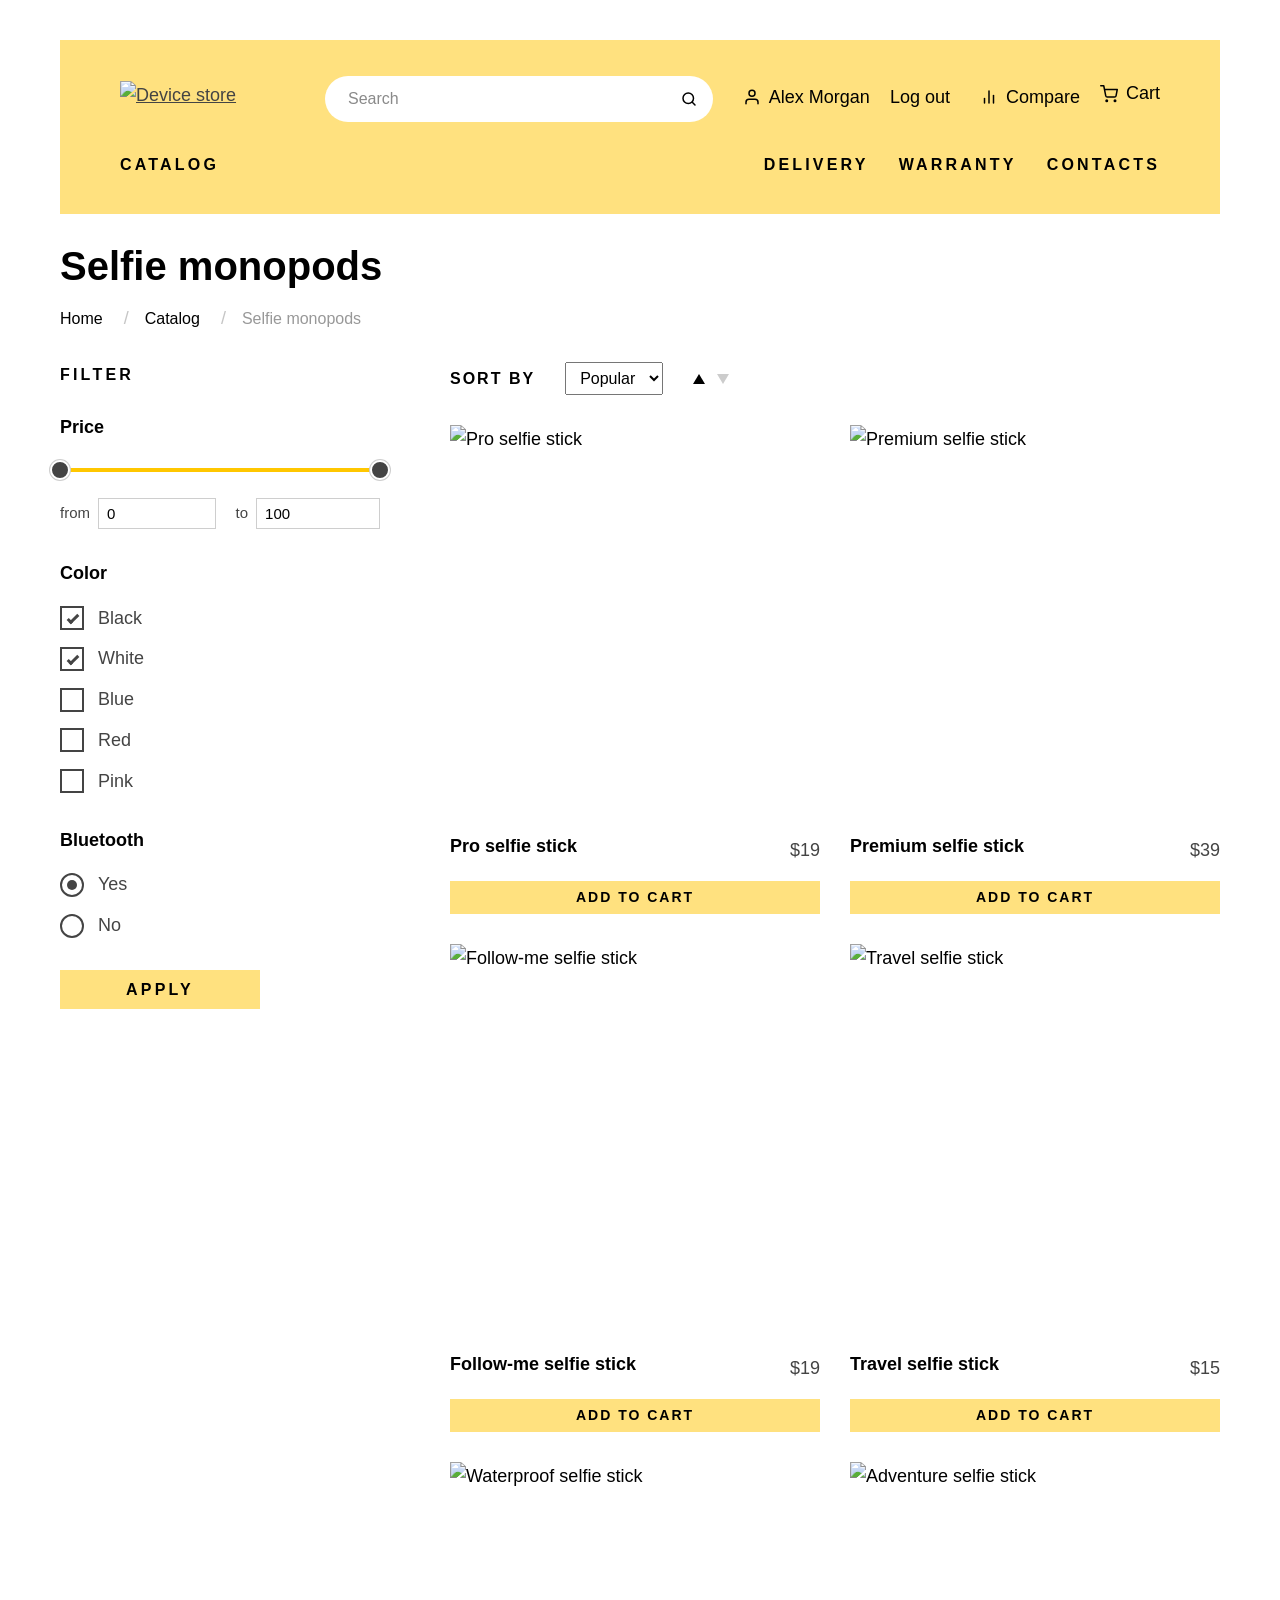
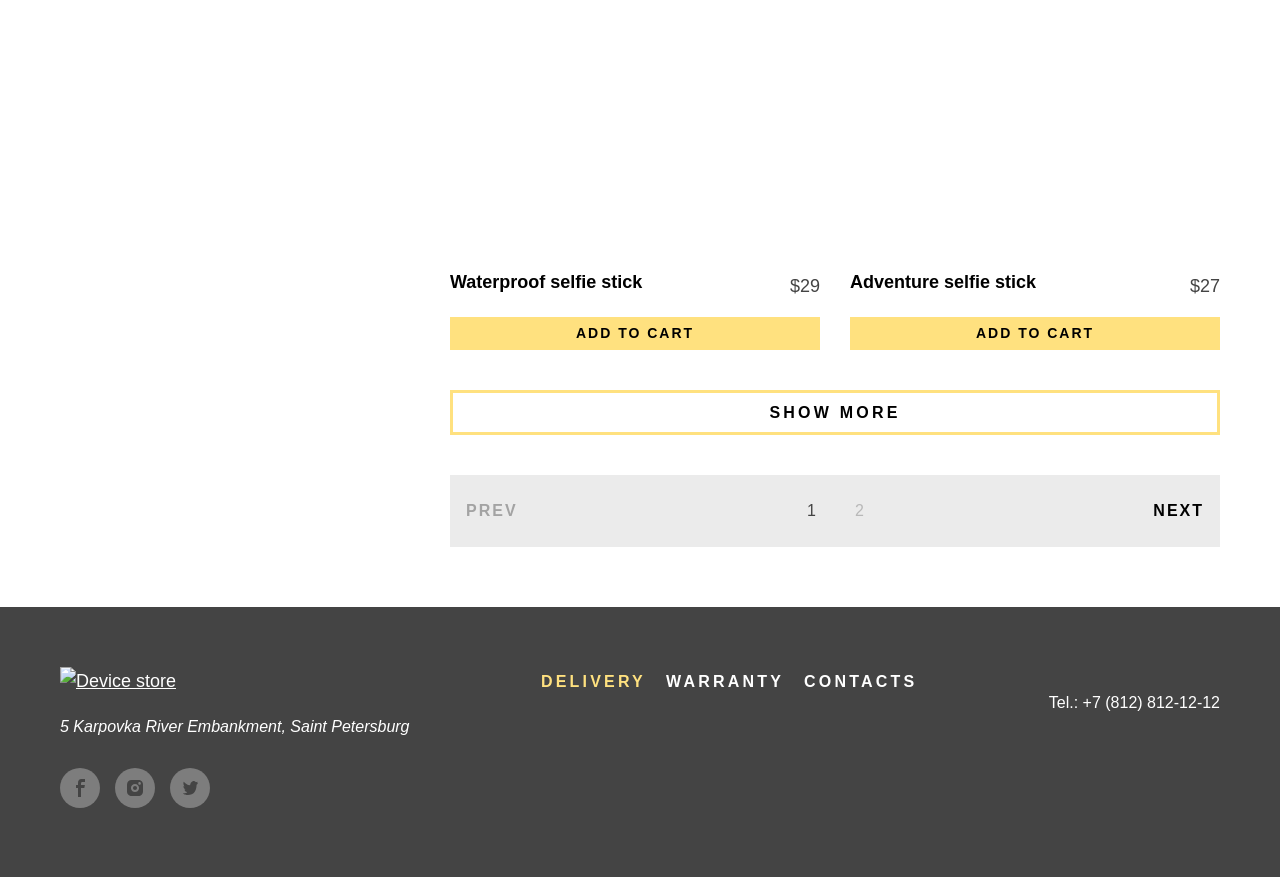
==== commit e878f584: "Fix search layout: stretch the label so the icon button sits at the right edge The input is wrapped " ====
--- a/catalog.html
+++ b/catalog.html
@@ -28,7 +28,7 @@
               <input class="search-input" type="search" name="search" placeholder="Search">
             </label>
             <button class="search-button" type="submit">
-              <svg class="icon" width="18" height="18" viewBox="0 0 24 24" fill="none" stroke="currentColor" stroke-width="2" aria-hidden="true">
+              <svg class="icon" width="18" height="18" viewBox="0 0 24 24" fill="none" stroke="currentColor" stroke-width="2" stroke-linecap="round" stroke-linejoin="round" aria-hidden="true">
                 <circle cx="11" cy="11" r="7"></circle>
                 <path d="m20 20-3.6-3.6"></path>
               </svg>
--- a/css/styles.css
+++ b/css/styles.css
@@ -298,8 +298,15 @@
   box-shadow: 0 0 0 3px rgba(0, 0, 0, 0.08);
 }
 
+.search-label {
+  display: flex;
+  flex: 1 1 0;
+  min-width: 0;
+}
+
 .search-input {
   width: 100%;
+  min-width: 0;
   height: 44px;
   padding: 0 6px 0 22px;
   border: 0;
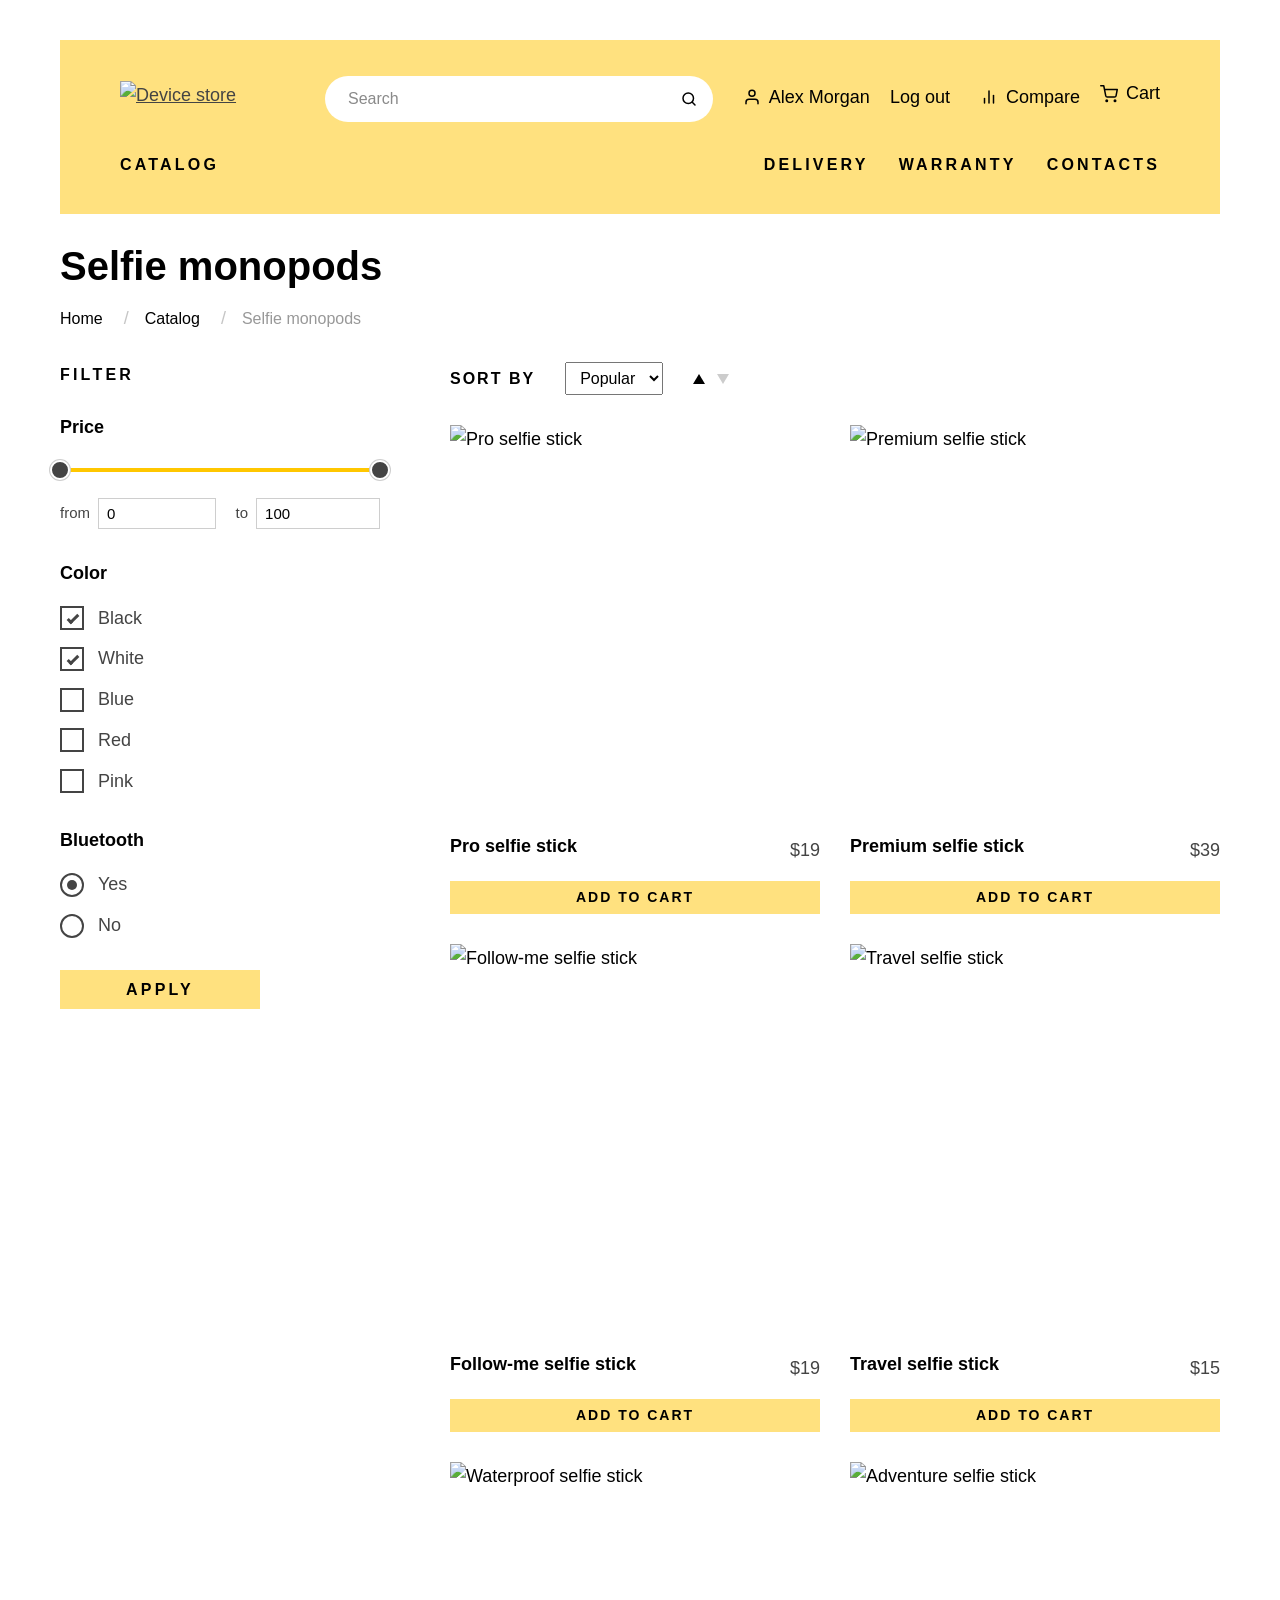
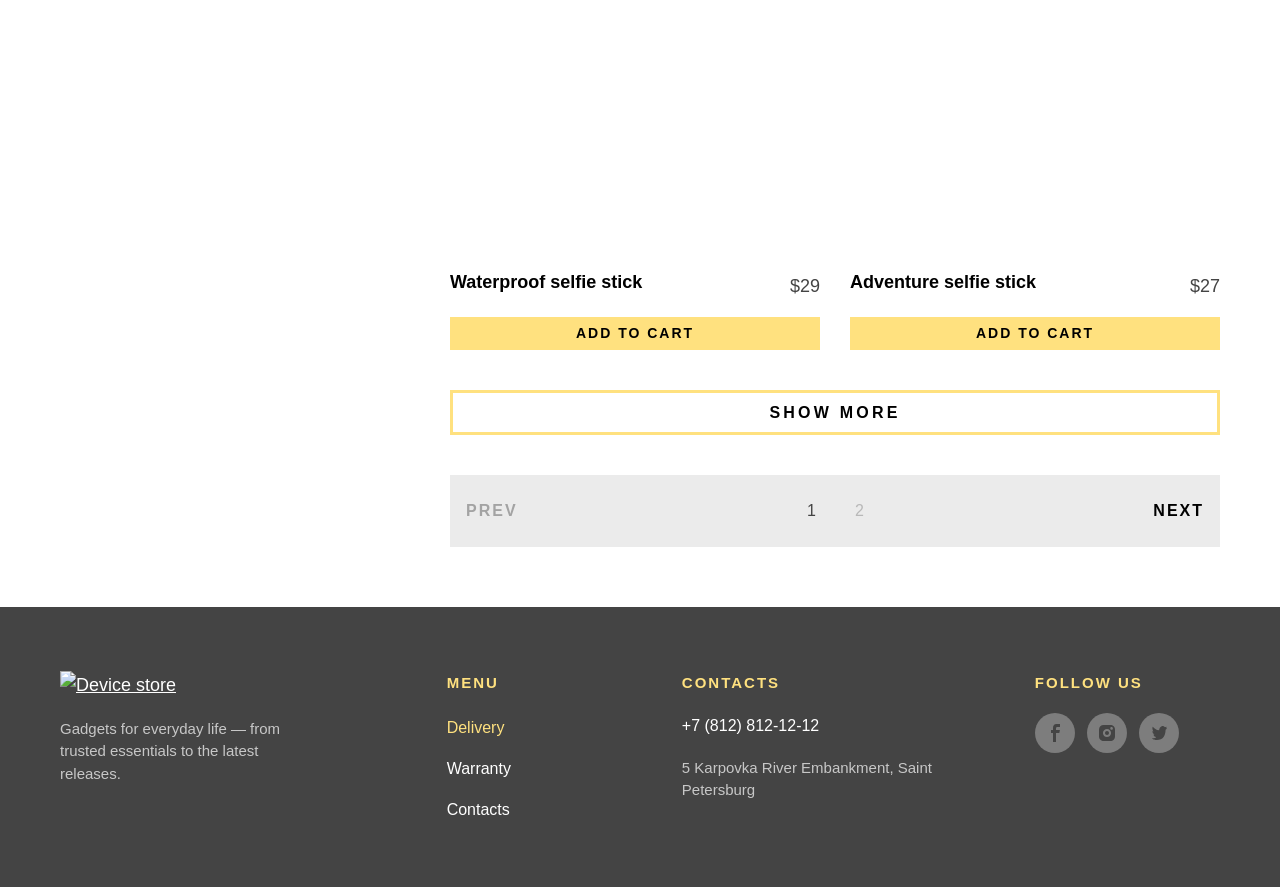
==== commit 1a4f471c: "Redesign footer as a 4-column layout with headings Footer now has Brand, Menu, Contacts and Follow u" ====
--- a/catalog.html
+++ b/catalog.html
@@ -219,27 +219,36 @@
     </main>
     <footer class="page-footer">
       <div class="footer-container">
-        <section class="footer-contacts">
+        <section class="footer-col footer-col-brand">
           <a class="footer-logo-link" href="index.html">
             <img class="footer-logo" src="./img/logos/logo-footer.svg" height="36" width="145" alt="Device store">
           </a>
+          <p class="footer-tagline">Gadgets for everyday life — from trusted essentials to the latest releases.</p>
+        </section>
+        <nav class="footer-col footer-col-menu">
+          <h2 class="footer-heading">Menu</h2>
+          <ul class="footer-list reset-list">
+            <li class="footer-list-item">
+              <a class="footer-link footer-link-active" href="#">Delivery</a>
+            </li>
+            <li class="footer-list-item">
+              <a class="footer-link" href="#">Warranty</a>
+            </li>
+            <li class="footer-list-item">
+              <a class="footer-link" href="#">Contacts</a>
+            </li>
+          </ul>
+        </nav>
+        <section class="footer-col footer-col-contacts">
+          <h2 class="footer-heading">Contacts</h2>
+          <a class="footer-phone" href="tel:+78128121212">+7 (812) 812-12-12</a>
           <address class="footer-address">
             <p class="footer-address-text">5 Karpovka River Embankment, Saint Petersburg</p>
           </address>
         </section>
-        <ul class="footer-list reset-list">
-          <li class="footer-list-item">
-            <a class="footer-link footer-link-active" href="#">Delivery</a>
-          </li>
-          <li class="footer-list-item">
-            <a class="footer-link" href="#">Warranty</a>
-          </li>
-          <li class="footer-list-item">
-            <a class="footer-link" href="#">Contacts</a>
-          </li>
-        </ul>
-        <a class="footer-phone" href="tel:+78128121212">Tel.: +7 (812) 812-12-12</a>
-        <ul class="footer-socials reset-list">
+        <section class="footer-col footer-col-social">
+          <h2 class="footer-heading">Follow us</h2>
+          <ul class="footer-socials reset-list">
           <li class="footer-socials-item">
             <a class="footer-socials-link" href="#">
               <span class="visually-hidden">Facebook</span>
@@ -269,6 +278,7 @@
             </a>
           </li>
         </ul>
+        </section>
       </div>
     </footer>
   </body>
--- a/css/styles.css
+++ b/css/styles.css
@@ -1160,42 +1160,63 @@
 
 .footer-container {
   display: grid;
-  gap: 30px;
-  padding: 40px 0;
-  text-align: center;
-}
-
-.footer-logo {
-  margin-bottom: 20px;
+  gap: 36px;
+  padding: 50px 0;
+}
+
+.footer-col {
+  display: flex;
+  flex-direction: column;
+  gap: 18px;
+  align-items: flex-start;
+}
+
+.footer-heading {
+  margin: 0;
+  font-family: var(--font-display);
+  font-weight: 800;
+  font-size: 15px;
+  letter-spacing: 2px;
+  text-transform: uppercase;
+  color: var(--color-accent);
+}
+
+.footer-tagline {
+  margin: 0;
+  max-width: 260px;
+  font-size: 15px;
+  line-height: 1.5;
+  color: rgba(255, 255, 255, 0.7);
+}
+
+.footer-address {
+  font-style: normal;
 }
 
 .footer-address-text {
   margin: 0;
+  max-width: 260px;
+  font-size: 15px;
+  line-height: 1.5;
+  color: rgba(255, 255, 255, 0.7);
+}
+
+.footer-list {
+  display: flex;
+  flex-direction: column;
+  gap: 12px;
+}
+
+.footer-link {
   font-size: 16px;
-  line-height: 1.4;
-}
-
-.footer-list {
-  display: flex;
-  flex-wrap: wrap;
-  justify-content: center;
-  gap: 20px;
-}
-
-.footer-link {
-  font-family: var(--font-display);
-  font-weight: 800;
-  font-size: 16px;
-  letter-spacing: 3.2px;
   color: var(--color-white);
   text-decoration: none;
-  text-transform: uppercase;
-  transition: opacity 0.2s ease;
+  transition: color 0.2s ease;
 }
 
 .footer-link:hover,
 .footer-link:focus-visible {
-  opacity: 0.6;
+  color: var(--color-accent);
 }
 
 .footer-link-active {
@@ -1206,12 +1227,17 @@
   font-size: 16px;
   color: var(--color-white);
   text-decoration: none;
+  transition: color 0.2s ease;
+}
+
+.footer-phone:hover,
+.footer-phone:focus-visible {
+  color: var(--color-accent);
 }
 
 .footer-socials {
   display: flex;
-  justify-content: center;
-  gap: 15px;
+  gap: 12px;
 }
 
 .footer-socials-link {
@@ -1281,22 +1307,9 @@
   }
 
   .footer-container {
-    grid-template-columns: auto 1fr auto;
-    align-items: start;
-    text-align: left;
-  }
-
-  .footer-list {
-    justify-content: center;
-  }
-
-  .footer-phone {
-    justify-self: end;
-    align-self: center;
-  }
-
-  .footer-socials {
-    justify-content: flex-start;
+    grid-template-columns: 1fr 1fr;
+    gap: 40px;
+    padding: 50px 0;
   }
 
   .catalog {
@@ -1469,9 +1482,9 @@
   }
 
   .footer-container {
-    grid-template-columns: auto 1fr auto;
-    gap: 30px 60px;
-    padding: 60px 0;
+    grid-template-columns: 2fr 1.1fr 1.8fr 1.1fr;
+    gap: 50px;
+    padding: 64px 0;
   }
 
   .catalog {
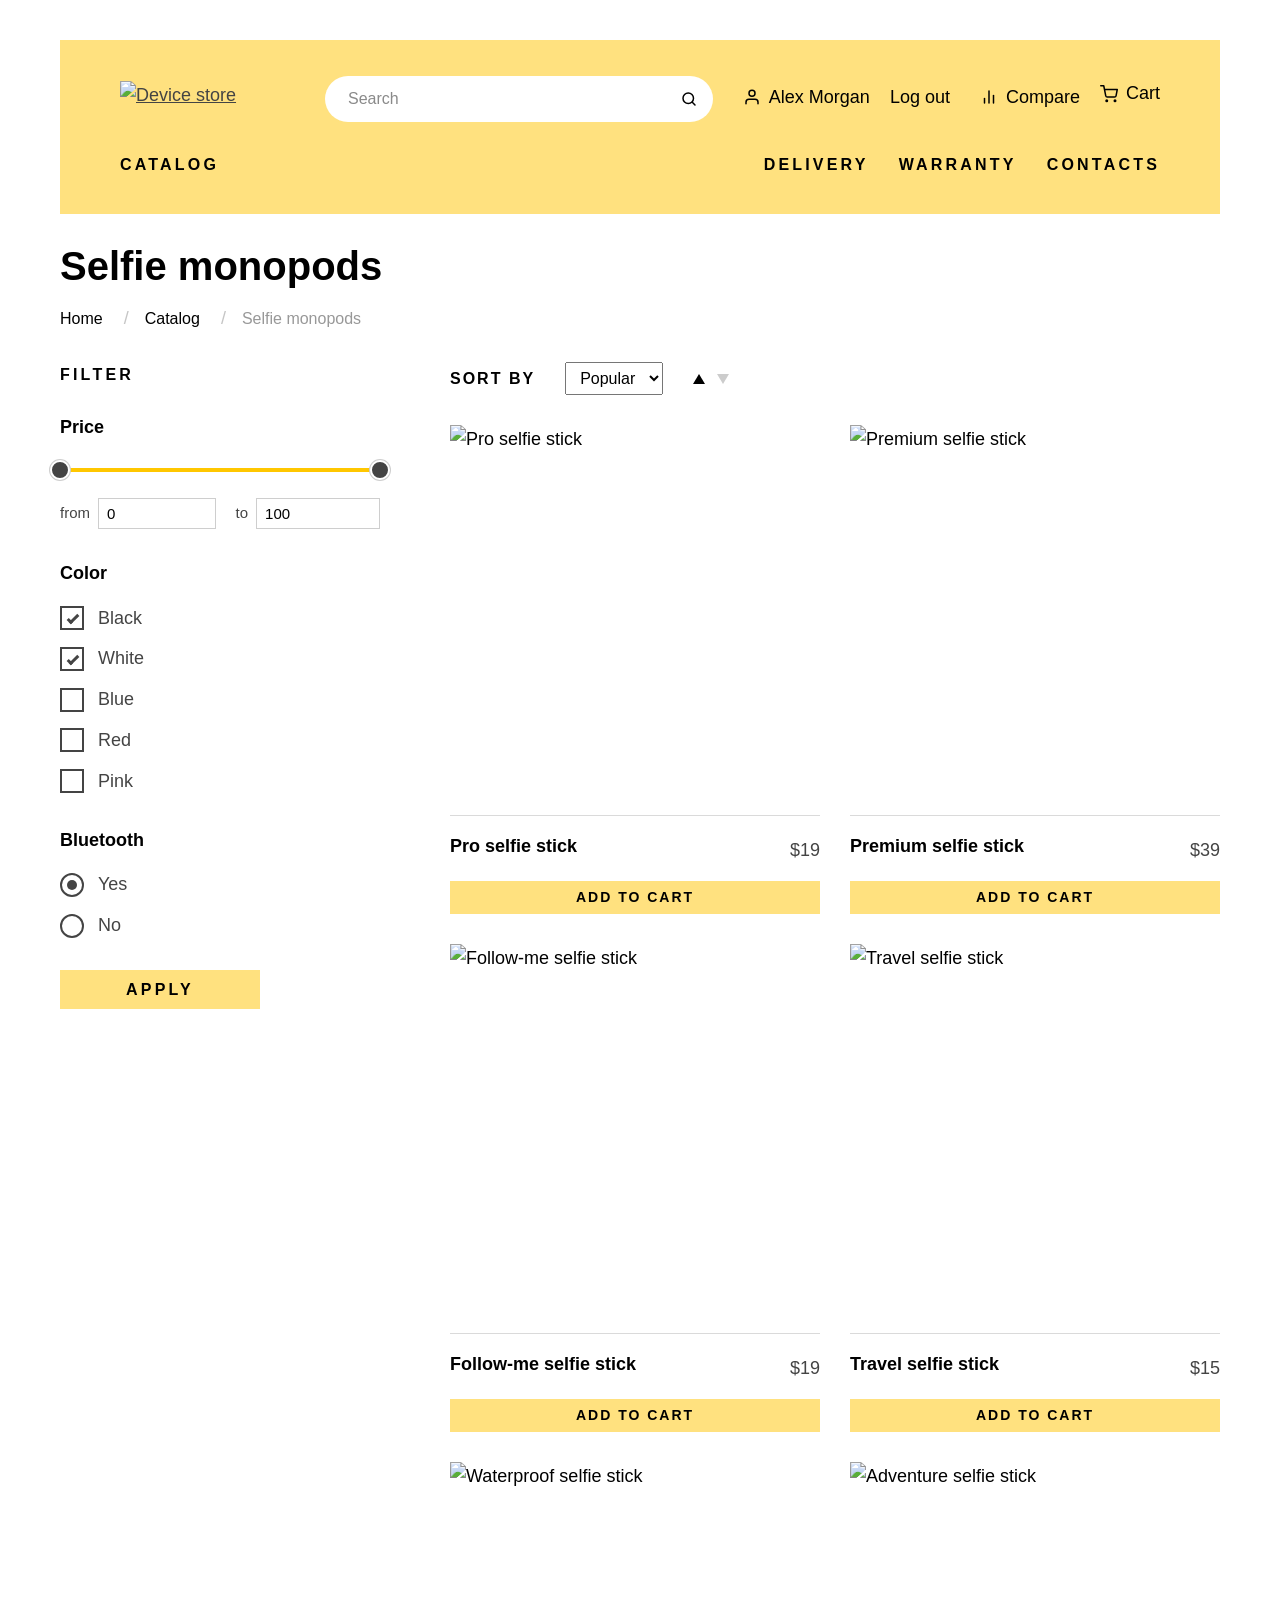
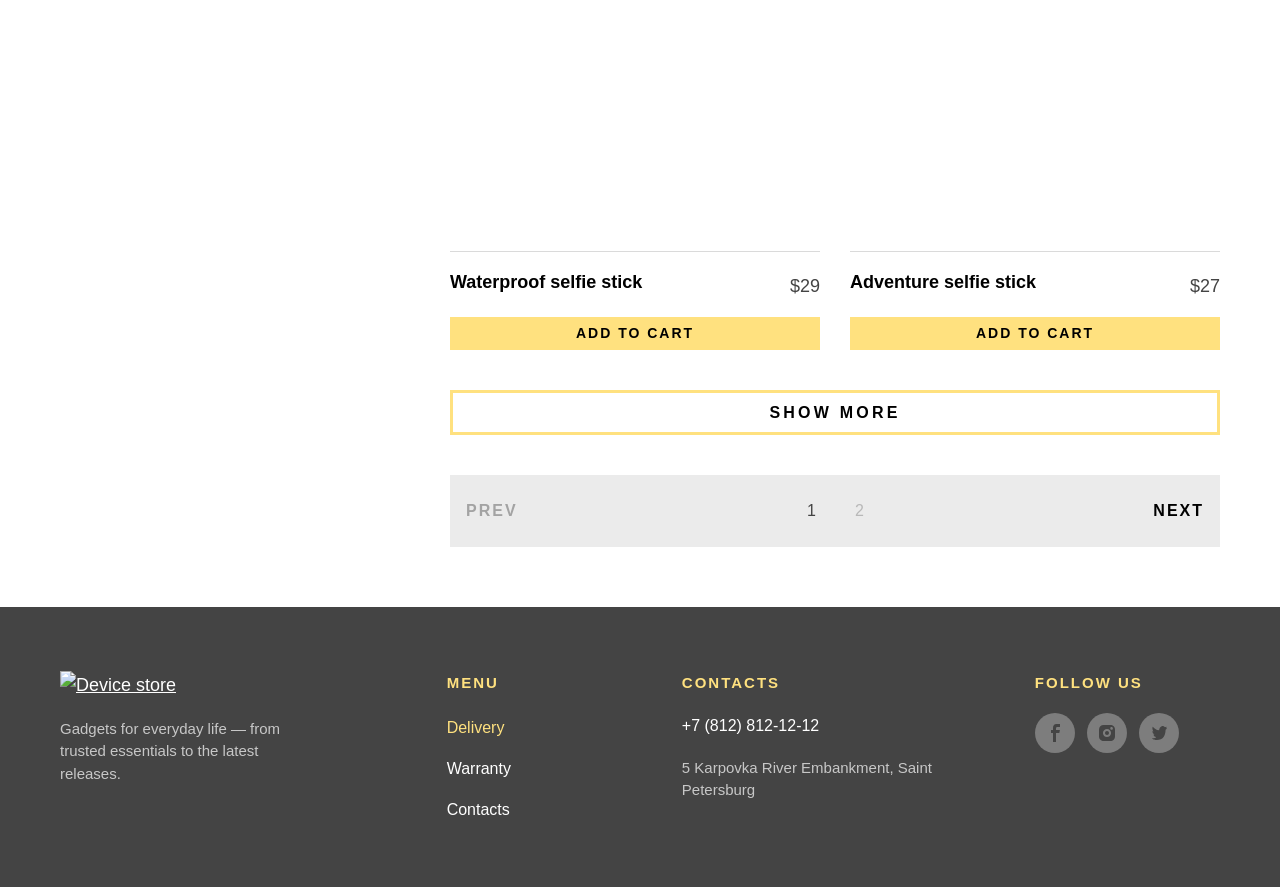
==== commit 95ba1ca9: "Add accessible modals, real cart, quick view, toasts and micro-interactions New: mini-cart modal (qt" ====
--- a/catalog.html
+++ b/catalog.html
@@ -61,7 +61,7 @@
               </a>
             </li>
             <li class="shop-list-item shop-list-item-cart">
-              <button class="shop-link cart-button link" type="button" data-cart-button>
+              <button class="shop-link cart-button link" type="button" data-cart-button data-modal-open="cart">
                 <svg class="icon" width="18" height="18" viewBox="0 0 24 24" fill="none" stroke="currentColor" stroke-width="2" stroke-linecap="round" stroke-linejoin="round" aria-hidden="true">
                   <circle cx="9" cy="21" r="1"></circle>
                   <circle cx="20" cy="21" r="1"></circle>
--- a/css/styles.css
+++ b/css/styles.css
@@ -1496,3 +1496,492 @@
     flex-wrap: nowrap;
   }
 }
+
+/* -------------------------------------------------------------------------- */
+/* Product card hover (micro-animations)                                      */
+/* -------------------------------------------------------------------------- */
+
+.product-card {
+  transition: transform 0.2s ease;
+}
+
+.product-card:hover {
+  transform: translateY(-4px);
+}
+
+.product-card-image-wrapper {
+  position: relative;
+  overflow: hidden;
+}
+
+.product-card-image {
+  transition: transform 0.35s ease;
+}
+
+.product-card:hover .product-card-image {
+  transform: scale(1.05);
+}
+
+.product-card-quickview {
+  position: absolute;
+  inset: auto 0 0 0;
+  padding: 10px;
+  background-color: rgba(0, 0, 0, 0.72);
+  color: var(--color-white);
+  font-size: 13px;
+  letter-spacing: 2px;
+  text-align: center;
+  text-transform: uppercase;
+  transform: translateY(100%);
+  transition: transform 0.25s ease;
+}
+
+.product-card:hover .product-card-quickview,
+.product-card-link:focus-visible .product-card-quickview {
+  transform: translateY(0);
+}
+
+/* -------------------------------------------------------------------------- */
+/* Modals                                                                     */
+/* -------------------------------------------------------------------------- */
+
+body.no-scroll {
+  overflow: hidden;
+}
+
+.modal {
+  position: fixed;
+  inset: 0;
+  z-index: 100;
+  display: flex;
+  align-items: center;
+  justify-content: center;
+  padding: 24px;
+  opacity: 0;
+  transition: opacity 0.25s ease;
+}
+
+.modal.modal-open {
+  opacity: 1;
+}
+
+.modal-overlay {
+  position: absolute;
+  inset: 0;
+  background-color: rgba(0, 0, 0, 0.55);
+}
+
+.modal-dialog {
+  position: relative;
+  z-index: 1;
+  width: 100%;
+  max-width: 440px;
+  max-height: calc(100vh - 48px);
+  overflow-y: auto;
+  padding: 44px 40px 40px;
+  background-color: var(--color-white);
+  border-radius: 10px;
+  box-shadow: 0 30px 70px rgba(0, 0, 0, 0.35);
+  transform: translateY(20px) scale(0.97);
+  transition: transform 0.25s ease;
+}
+
+.modal.modal-open .modal-dialog {
+  transform: none;
+}
+
+.modal-cart .modal-dialog {
+  max-width: 520px;
+}
+
+.modal-quickview .modal-dialog {
+  max-width: 760px;
+}
+
+.modal-close {
+  position: absolute;
+  top: 14px;
+  right: 14px;
+  display: inline-flex;
+  align-items: center;
+  justify-content: center;
+  width: 40px;
+  height: 40px;
+  border: 0;
+  border-radius: 50%;
+  background-color: var(--color-muted);
+  color: var(--color-dark);
+  cursor: pointer;
+  transition: background-color 0.2s ease, transform 0.2s ease;
+}
+
+.modal-close:hover,
+.modal-close:focus-visible {
+  background-color: var(--color-accent);
+  transform: rotate(90deg);
+}
+
+.modal-title {
+  margin: 0 0 6px;
+  font-family: var(--font-display);
+  font-weight: 800;
+  font-size: 28px;
+}
+
+.modal-subtitle {
+  margin: 0 0 24px;
+  color: var(--color-text);
+}
+
+.modal-alt {
+  margin: 18px 0 0;
+  font-size: 14px;
+  color: var(--color-text);
+}
+
+.modal-alt a {
+  color: var(--color-dark);
+}
+
+/* Forms inside modals */
+
+.modal-form {
+  display: flex;
+  flex-direction: column;
+}
+
+.field {
+  display: flex;
+  flex-direction: column;
+  gap: 6px;
+  margin-bottom: 16px;
+  text-align: left;
+}
+
+.field-label {
+  font-size: 14px;
+  font-weight: 500;
+}
+
+.field-input {
+  height: 48px;
+  padding: 0 16px;
+  border: 1px solid var(--color-border);
+  border-radius: 6px;
+  font-family: var(--font-base);
+  font-size: 16px;
+  transition: border-color 0.2s ease;
+}
+
+.field-input:focus {
+  outline: none;
+  border-color: var(--color-dark);
+}
+
+.field-input.field-invalid {
+  border-color: #e3342f;
+}
+
+.field-error {
+  min-height: 16px;
+  font-size: 13px;
+  color: #e3342f;
+}
+
+.modal-submit {
+  width: 100%;
+  margin-top: 6px;
+}
+
+/* Cart modal */
+
+.cart-items {
+  display: flex;
+  flex-direction: column;
+  gap: 14px;
+  margin: 22px 0;
+}
+
+.cart-item {
+  display: grid;
+  grid-template-columns: 56px 1fr auto auto;
+  align-items: center;
+  gap: 14px;
+  padding-bottom: 14px;
+  border-bottom: 1px solid var(--color-border);
+}
+
+.cart-item-image {
+  border-radius: 6px;
+  background-color: var(--color-muted);
+  object-fit: contain;
+}
+
+.cart-item-info {
+  display: flex;
+  flex-direction: column;
+  gap: 2px;
+}
+
+.cart-item-title {
+  font-weight: 500;
+}
+
+.cart-item-price {
+  font-size: 14px;
+  color: var(--color-text);
+}
+
+.cart-item-qty {
+  display: inline-flex;
+  align-items: center;
+  gap: 10px;
+}
+
+.qty-btn {
+  width: 26px;
+  height: 26px;
+  border: 1px solid var(--color-border);
+  border-radius: 50%;
+  background-color: var(--color-white);
+  font-size: 16px;
+  line-height: 1;
+  cursor: pointer;
+  transition: background-color 0.2s ease, border-color 0.2s ease;
+}
+
+.qty-btn:hover,
+.qty-btn:focus-visible {
+  background-color: var(--color-accent);
+  border-color: var(--color-accent);
+}
+
+.qty-value {
+  min-width: 18px;
+  text-align: center;
+}
+
+.cart-item-remove {
+  border: 0;
+  background-color: transparent;
+  color: var(--color-text);
+  font-size: 16px;
+  cursor: pointer;
+  transition: color 0.2s ease;
+}
+
+.cart-item-remove:hover,
+.cart-item-remove:focus-visible {
+  color: #e3342f;
+}
+
+.cart-empty-msg {
+  margin: 24px 0;
+  color: var(--color-text);
+}
+
+.cart-summary {
+  display: flex;
+  align-items: center;
+  justify-content: space-between;
+  gap: 16px;
+  margin-top: 12px;
+}
+
+.cart-total {
+  font-size: 18px;
+}
+
+.cart-checkout {
+  padding: 12px 28px;
+}
+
+/* Quick view */
+
+.quickview {
+  display: grid;
+  grid-template-columns: 1fr 1fr;
+  gap: 30px;
+  align-items: center;
+}
+
+.quickview-media {
+  display: flex;
+  align-items: center;
+  justify-content: center;
+  padding: 16px;
+  background-color: var(--color-muted);
+  border-radius: 10px;
+}
+
+.quickview-image {
+  width: 100%;
+  height: auto;
+  object-fit: contain;
+}
+
+.quickview-price {
+  margin: 0 0 14px;
+  font-family: var(--font-display);
+  font-weight: 800;
+  font-size: 24px;
+}
+
+.quickview-desc {
+  margin: 0 0 18px;
+  line-height: 1.5;
+  color: var(--color-text);
+}
+
+.quickview-specs {
+  display: flex;
+  flex-direction: column;
+  gap: 8px;
+  margin: 0 0 22px;
+}
+
+.quickview-spec {
+  display: flex;
+  justify-content: space-between;
+  gap: 12px;
+  padding-bottom: 8px;
+  border-bottom: 1px solid var(--color-border);
+}
+
+.quickview-spec dt {
+  color: var(--color-text);
+}
+
+.quickview-spec dd {
+  margin: 0;
+  font-weight: 500;
+}
+
+.quickview-add {
+  width: 100%;
+}
+
+/* -------------------------------------------------------------------------- */
+/* Toasts                                                                     */
+/* -------------------------------------------------------------------------- */
+
+.toasts {
+  position: fixed;
+  top: 20px;
+  right: 20px;
+  z-index: 200;
+  display: flex;
+  flex-direction: column;
+  gap: 10px;
+  max-width: calc(100% - 40px);
+}
+
+.toast {
+  padding: 14px 20px;
+  background-color: var(--color-dark);
+  color: var(--color-white);
+  border-radius: 8px;
+  box-shadow: 0 10px 30px rgba(0, 0, 0, 0.3);
+  font-size: 15px;
+  opacity: 0;
+  transform: translateY(-12px);
+  transition: opacity 0.3s ease, transform 0.3s ease;
+}
+
+.toast-visible {
+  opacity: 1;
+  transform: none;
+}
+
+/* -------------------------------------------------------------------------- */
+/* Scroll to top                                                              */
+/* -------------------------------------------------------------------------- */
+
+.scroll-top {
+  position: fixed;
+  right: 20px;
+  bottom: 20px;
+  z-index: 150;
+  display: inline-flex;
+  align-items: center;
+  justify-content: center;
+  width: 48px;
+  height: 48px;
+  border: 0;
+  border-radius: 50%;
+  background-color: var(--color-dark);
+  color: var(--color-white);
+  cursor: pointer;
+  opacity: 0;
+  visibility: hidden;
+  transform: translateY(12px);
+  transition: opacity 0.25s ease, visibility 0.25s ease, transform 0.25s ease, background-color 0.2s ease;
+}
+
+.scroll-top-visible {
+  opacity: 1;
+  visibility: visible;
+  transform: none;
+}
+
+.scroll-top:hover,
+.scroll-top:focus-visible {
+  background-color: var(--color-accent);
+  color: var(--color-dark);
+}
+
+/* -------------------------------------------------------------------------- */
+/* Small screens & reduced motion                                             */
+/* -------------------------------------------------------------------------- */
+
+@media (max-width: 600px) {
+  .modal {
+    padding: 0;
+    align-items: flex-end;
+  }
+
+  .modal-dialog {
+    max-width: 100%;
+    max-height: 92vh;
+    padding: 40px 20px 24px;
+    border-radius: 16px 16px 0 0;
+  }
+
+  .quickview {
+    grid-template-columns: 1fr;
+    gap: 18px;
+  }
+
+  .quickview-media {
+    max-width: 220px;
+    margin: 0 auto;
+  }
+
+  .cart-item {
+    grid-template-columns: 48px 1fr auto;
+    row-gap: 8px;
+  }
+
+  .cart-item-remove {
+    grid-column: 3;
+    grid-row: 1;
+  }
+
+  .cart-item-qty {
+    grid-column: 2 / 4;
+    justify-content: flex-start;
+  }
+}
+
+@media (prefers-reduced-motion: reduce) {
+  .modal,
+  .modal-dialog,
+  .modal-close,
+  .toast,
+  .scroll-top,
+  .product-card,
+  .product-card-image,
+  .product-card-quickview {
+    transition: none !important;
+  }
+}
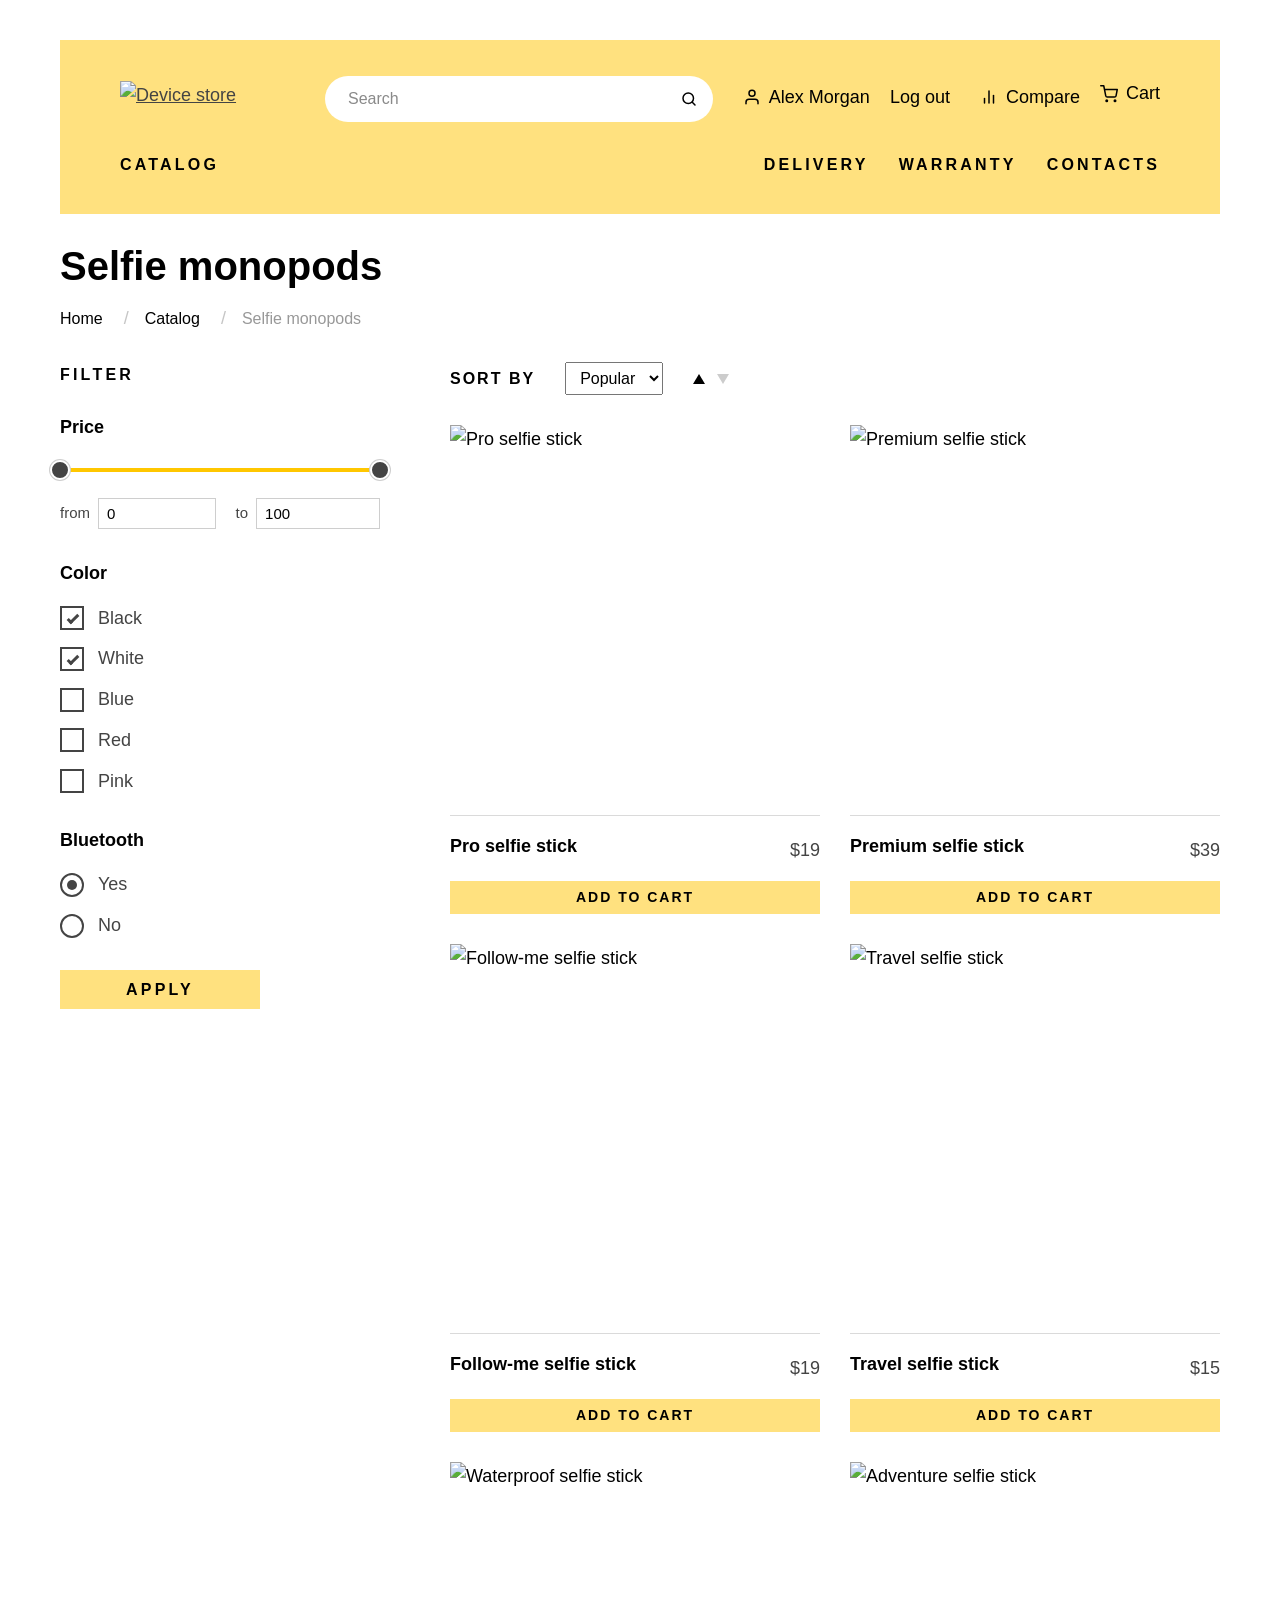
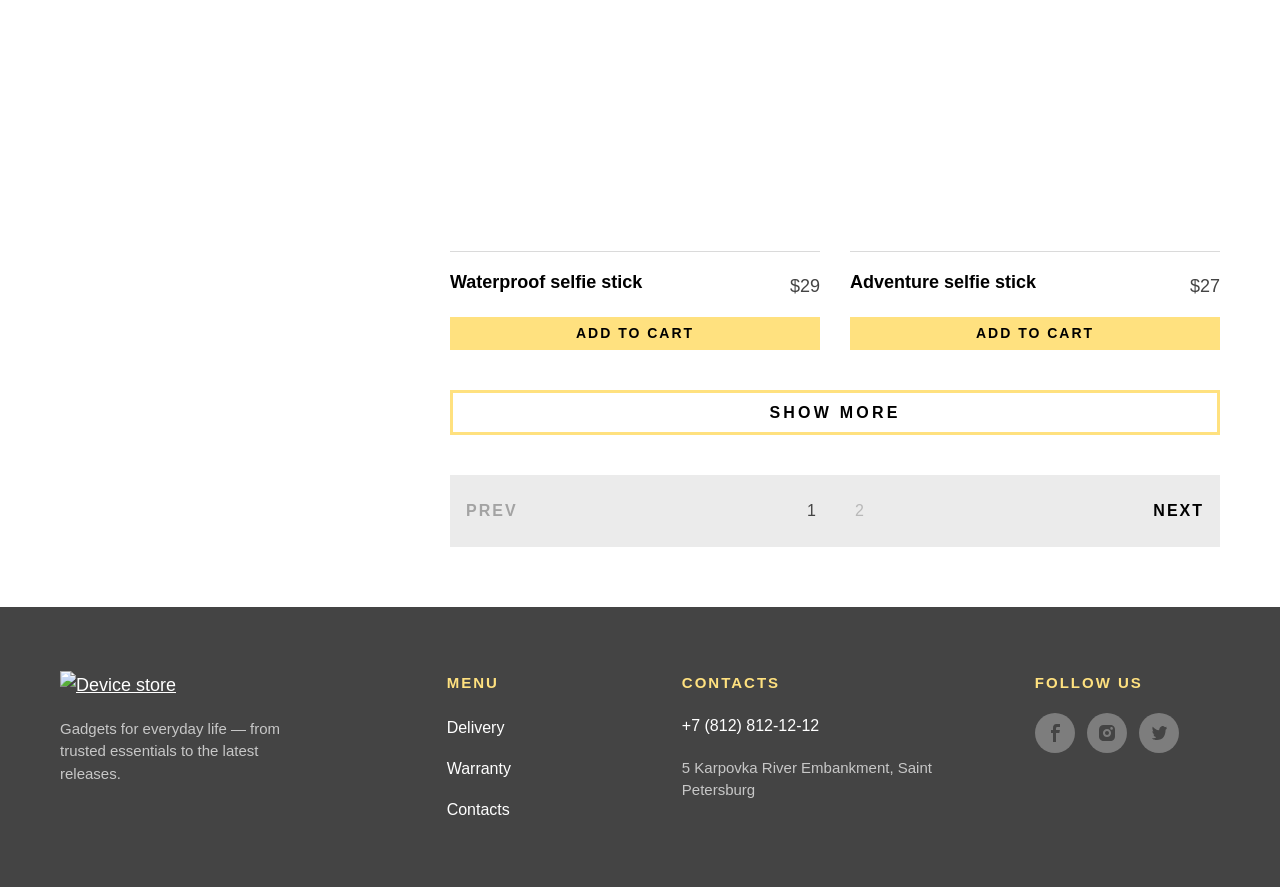
==== commit eba6dbf5: "Wire up every link and button (no dead # links) Header/footer nav now smooth-scrolls to in-page sect" ====
--- a/catalog.html
+++ b/catalog.html
@@ -37,7 +37,7 @@
           </form>
           <ul class="user-list reset-list">
             <li class="user-list-item user-list-item-account">
-              <a class="user-link link" href="#">
+              <a class="user-link link" href="#" data-toast="Signed in as Alex Morgan.">
                 <svg class="icon" width="18" height="18" viewBox="0 0 24 24" fill="none" stroke="currentColor" stroke-width="2" stroke-linecap="round" stroke-linejoin="round" aria-hidden="true">
                   <path d="M20 21v-2a4 4 0 0 0-4-4H8a4 4 0 0 0-4 4v2"></path>
                   <circle cx="12" cy="7" r="4"></circle>
@@ -46,12 +46,12 @@
               </a>
             </li>
             <li class="user-list-item user-list-item-logout">
-              <a class="user-link link" href="#">Log out</a>
+              <a class="user-link link" href="#" data-toast="You have been logged out.">Log out</a>
             </li>
           </ul>
           <ul class="shop-list reset-list">
             <li class="shop-list-item shop-list-item-compare">
-              <a class="shop-link link" href="#">
+              <a class="shop-link link" href="#" data-toast="Your comparison list is empty for now.">
                 <svg class="icon" width="18" height="18" viewBox="0 0 24 24" fill="none" stroke="currentColor" stroke-width="2" stroke-linecap="round" stroke-linejoin="round" aria-hidden="true">
                   <line x1="18" y1="20" x2="18" y2="10"></line>
                   <line x1="12" y1="20" x2="12" y2="4"></line>
@@ -78,13 +78,13 @@
             <a class="site-link link" href="catalog.html">Catalog</a>
           </li>
           <li class="site-list-item">
-            <a class="site-link link" href="#">Delivery</a>
+            <a class="site-link link" href="index.html#services">Delivery</a>
           </li>
           <li class="site-list-item">
-            <a class="site-link link" href="#">Warranty</a>
+            <a class="site-link link" href="index.html#services">Warranty</a>
           </li>
           <li class="site-list-item">
-            <a class="site-link link" href="#">Contacts</a>
+            <a class="site-link link" href="index.html#contacts">Contacts</a>
           </li>
         </ul>
       </nav>
@@ -229,13 +229,13 @@
           <h2 class="footer-heading">Menu</h2>
           <ul class="footer-list reset-list">
             <li class="footer-list-item">
-              <a class="footer-link footer-link-active" href="#">Delivery</a>
+              <a class="footer-link" href="index.html#services">Delivery</a>
             </li>
             <li class="footer-list-item">
-              <a class="footer-link" href="#">Warranty</a>
+              <a class="footer-link" href="index.html#services">Warranty</a>
             </li>
             <li class="footer-list-item">
-              <a class="footer-link" href="#">Contacts</a>
+              <a class="footer-link" href="index.html#contacts">Contacts</a>
             </li>
           </ul>
         </nav>
@@ -250,7 +250,7 @@
           <h2 class="footer-heading">Follow us</h2>
           <ul class="footer-socials reset-list">
           <li class="footer-socials-item">
-            <a class="footer-socials-link" href="#">
+            <a class="footer-socials-link" href="https://facebook.com" target="_blank" rel="noopener noreferrer">
               <span class="visually-hidden">Facebook</span>
               <svg width="40" height="40" viewBox="0 0 40 40" fill="none" xmlns="http://www.w3.org/2000/svg">
                 <circle cx="20" cy="20" r="20" fill="white" fill-opacity="0.3"/>
@@ -259,7 +259,7 @@
             </a>
           </li>
           <li class="footer-socials-item">
-            <a class="footer-socials-link" href="#">
+            <a class="footer-socials-link" href="https://instagram.com" target="_blank" rel="noopener noreferrer">
               <span class="visually-hidden">Instagram</span>
               <svg width="40" height="40" viewBox="0 0 40 40" fill="none" xmlns="http://www.w3.org/2000/svg">
                 <circle cx="20" cy="20" r="20" fill="white" fill-opacity="0.3"/>
@@ -269,7 +269,7 @@
             </a>
           </li>
           <li class="footer-socials-item">
-            <a class="footer-socials-link" href="#">
+            <a class="footer-socials-link" href="https://twitter.com" target="_blank" rel="noopener noreferrer">
               <span class="visually-hidden">Twitter</span>
               <svg width="40" height="40" viewBox="0 0 40 40" fill="none" xmlns="http://www.w3.org/2000/svg">
                 <circle cx="20" cy="20" r="20" fill="white" fill-opacity="0.3"/>
--- a/css/styles.css
+++ b/css/styles.css
@@ -61,6 +61,16 @@
 /* The hidden attribute must win over component display rules. */
 [hidden] {
   display: none !important;
+}
+
+html {
+  scroll-behavior: smooth;
+}
+
+#services,
+#about,
+#contacts {
+  scroll-margin-top: 24px;
 }
 
 html {
@@ -1688,6 +1698,14 @@
   color: #e3342f;
 }
 
+.field-textarea {
+  height: auto;
+  min-height: 110px;
+  padding: 12px 16px;
+  line-height: 1.5;
+  resize: vertical;
+}
+
 .modal-submit {
   width: 100%;
   margin-top: 6px;
@@ -1974,6 +1992,10 @@
 }
 
 @media (prefers-reduced-motion: reduce) {
+  html {
+    scroll-behavior: auto;
+  }
+
   .modal,
   .modal-dialog,
   .modal-close,
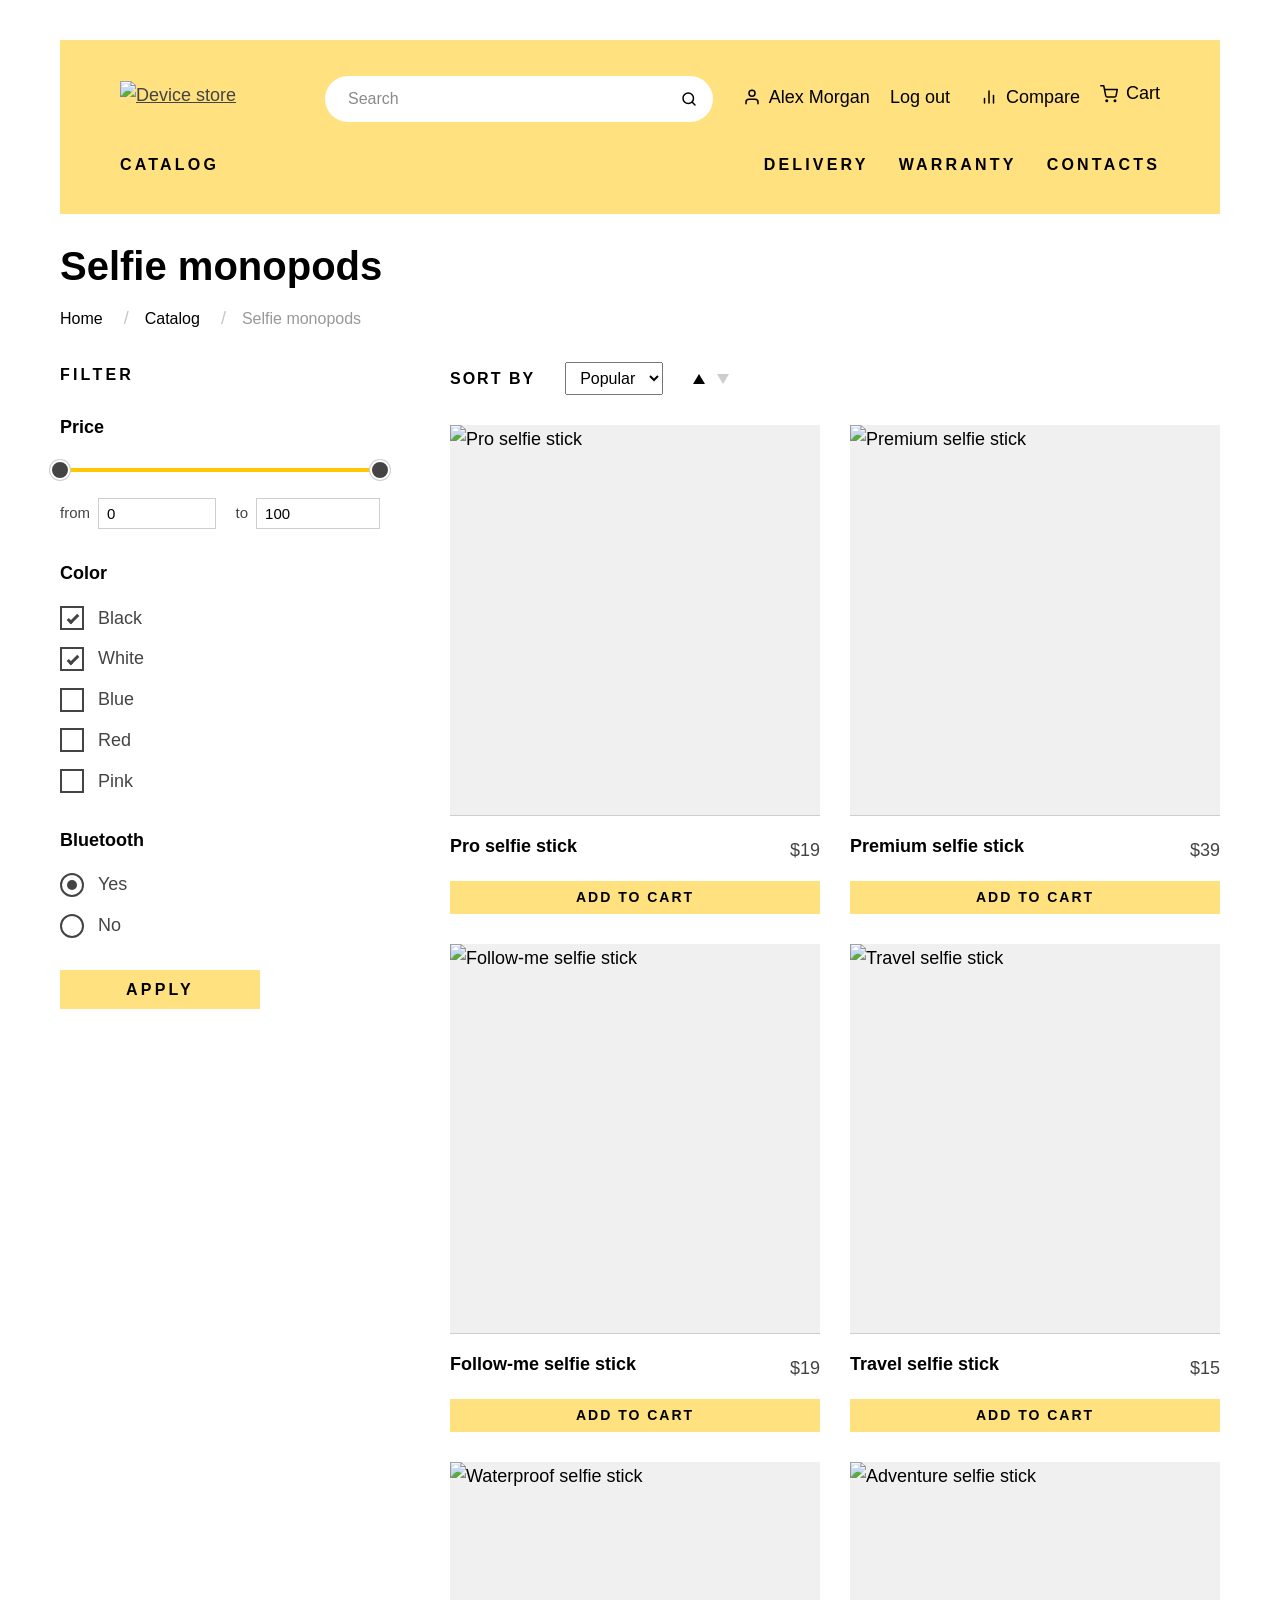
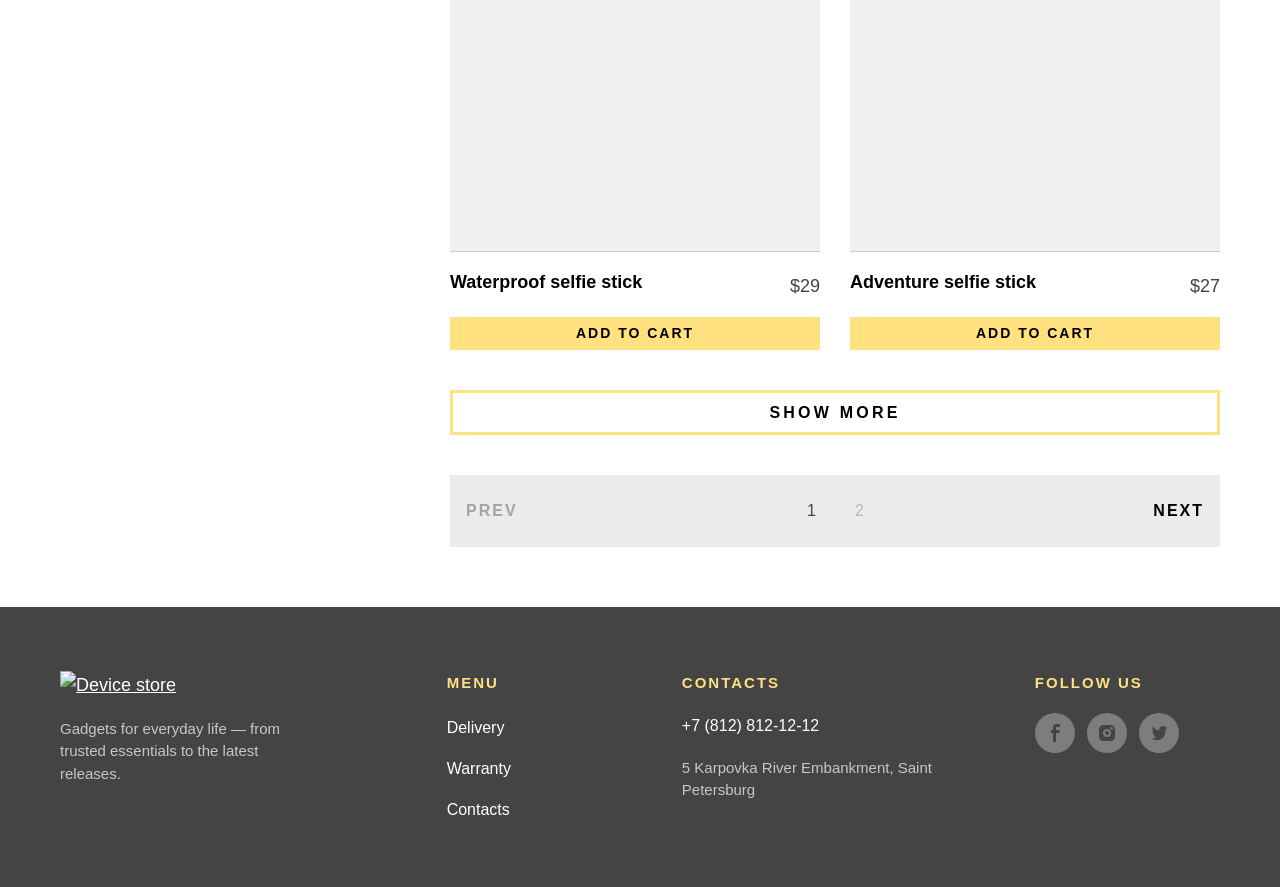
==== commit a479f75c: "Make catalog category-aware (each category opens its own products) Category cards now link to catalo" ====
--- a/catalog.html
+++ b/catalog.html
@@ -5,8 +5,23 @@
     <meta name="viewport" content="width=device-width, initial-scale=1.0">
     <meta name="color-scheme" content="light">
     <meta name="description" content="Browse selfie monopods at Device — filter by price, color and Bluetooth, and sort by what matters to you.">
+    <meta name="theme-color" content="#ffe17f">
     <title>Catalog — Device</title>
     <link rel="icon" href="./img/favicon.svg" type="image/svg+xml">
+
+    <meta property="og:type" content="website">
+    <meta property="og:site_name" content="Device">
+    <meta property="og:title" content="Catalog — Device">
+    <meta property="og:description" content="Browse selfie monopods at Device — filter by price, color and Bluetooth, and sort by what matters to you.">
+    <meta property="og:url" content="https://usachevdev.github.io/htmlacademy-htmlcss-device/catalog.html">
+    <meta property="og:image" content="https://usachevdev.github.io/htmlacademy-htmlcss-device/img/og-image.png">
+    <meta property="og:image:width" content="1200">
+    <meta property="og:image:height" content="630">
+    <meta property="og:image:alt" content="Device — online gadget store">
+    <meta name="twitter:card" content="summary_large_image">
+    <meta name="twitter:title" content="Catalog — Device">
+    <meta name="twitter:description" content="Browse selfie monopods — filter by price, color and Bluetooth, and sort by what matters to you.">
+    <meta name="twitter:image" content="https://usachevdev.github.io/htmlacademy-htmlcss-device/img/og-image.png">
     <link rel="preload" href="./fonts/Rubik/Rubik-Regular.woff2" as="font" type="font/woff2" crossorigin>
     <link rel="preload" href="./fonts/Raleway/Raleway-ExtraBold.woff2" as="font" type="font/woff2" crossorigin>
     <link rel="stylesheet" href="./css/styles.css">
@@ -22,10 +37,10 @@
           <span class="main-nav-toggle-line"></span>
         </button>
         <div class="user-menu">
-          <form class="search" action="https://echo.htmlacademy.ru/" method="post">
+          <form class="search" action="catalog.html" method="get" role="search">
             <label class="search-label">
               <span class="visually-hidden">Search the site</span>
-              <input class="search-input" type="search" name="search" placeholder="Search">
+              <input class="search-input" type="search" name="q" placeholder="Search">
             </label>
             <button class="search-button" type="submit">
               <svg class="icon" width="18" height="18" viewBox="0 0 24 24" fill="none" stroke="currentColor" stroke-width="2" stroke-linecap="round" stroke-linejoin="round" aria-hidden="true">
@@ -91,7 +106,7 @@
     </header>
     <main class="main-container main-inner">
       <header class="inner-header">
-        <h1 class="inner-header-title title">Selfie monopods</h1>
+        <h1 class="inner-header-title title" data-category-title>Selfie monopods</h1>
         <ul class="breadcrumbs reset-list">
           <li class="breadcrumbs-item">
             <a class="breadcrumbs-link" href="index.html">Home</a>
@@ -100,7 +115,7 @@
             <a class="breadcrumbs-link" href="catalog.html">Catalog</a>
           </li>
           <li class="breadcrumbs-item">
-            <span class="breadcrumbs-current" aria-current="page">Selfie monopods</span>
+            <span class="breadcrumbs-current" aria-current="page" data-category-current>Selfie monopods</span>
           </li>
         </ul>
       </header>
@@ -113,10 +128,10 @@
             <div class="range" data-range>
               <div class="range-track">
                 <div class="range-progress" data-range-progress></div>
-                <button class="range-toggle range-toggle-min" type="button" data-range-min>
+                <button class="range-toggle range-toggle-min" type="button" data-range-min role="slider" aria-label="Minimum price" aria-valuemin="0" aria-valuemax="100" aria-valuenow="0" aria-valuetext="$0">
                   <span class="visually-hidden">Change minimum price</span>
                 </button>
-                <button class="range-toggle range-toggle-max" type="button" data-range-max>
+                <button class="range-toggle range-toggle-max" type="button" data-range-max role="slider" aria-label="Maximum price" aria-valuemin="0" aria-valuemax="100" aria-valuenow="100" aria-valuetext="$100">
                   <span class="visually-hidden">Change maximum price</span>
                 </button>
               </div>
--- a/css/styles.css
+++ b/css/styles.css
@@ -71,6 +71,21 @@
 #about,
 #contacts {
   scroll-margin-top: 24px;
+}
+
+:focus-visible {
+  outline: 2px solid var(--color-dark);
+  outline-offset: 2px;
+}
+
+.page-footer a:focus-visible,
+.scroll-top:focus-visible {
+  outline-color: var(--color-accent);
+}
+
+.range-toggle:focus-visible {
+  outline: 2px solid var(--color-dark);
+  outline-offset: 3px;
 }
 
 html {
@@ -416,21 +431,37 @@
 /* Slider                                                                     */
 /* -------------------------------------------------------------------------- */
 
+/* Contain the slides' horizontal motion without clipping the decorative number. */
+.main-index {
+  overflow-x: clip;
+}
+
 .slider {
   position: relative;
   margin-top: 30px;
   margin-bottom: 60px;
 }
 
+.slider-list {
+  display: grid;
+}
+
 .slider-slide {
+  grid-area: 1 / 1;
+  position: relative;
   display: flex;
   flex-direction: column;
   gap: 24px;
   align-items: center;
-}
-
-.slider-slide[hidden] {
-  display: none;
+  opacity: 0;
+  pointer-events: none;
+  transition: opacity 0.45s ease, transform 0.45s ease;
+}
+
+.slider-slide-current {
+  opacity: 1;
+  transform: none;
+  pointer-events: auto;
 }
 
 .slider-number {
@@ -1522,6 +1553,7 @@
 .product-card-image-wrapper {
   position: relative;
   overflow: hidden;
+  background-color: var(--color-muted);
 }
 
 .product-card-image {
@@ -2003,7 +2035,8 @@
   .scroll-top,
   .product-card,
   .product-card-image,
-  .product-card-quickview {
+  .product-card-quickview,
+  .slider-slide {
     transition: none !important;
   }
 }
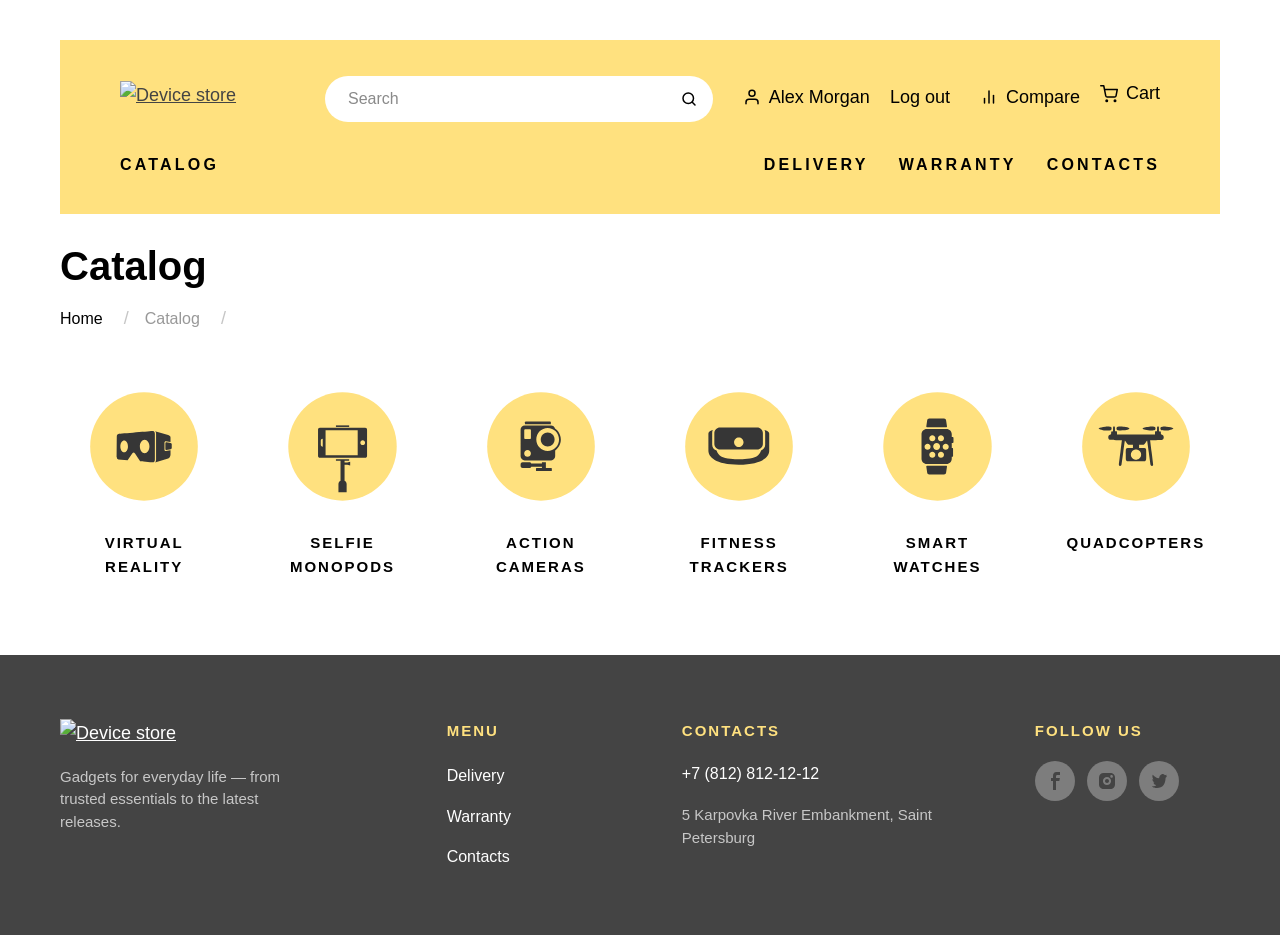
==== commit e25c0182: "Add a catalog overview so Catalog shows categories, not a default product list catalog.html with no " ====
--- a/catalog.html
+++ b/catalog.html
@@ -106,22 +106,22 @@
     </header>
     <main class="main-container main-inner">
       <header class="inner-header">
-        <h1 class="inner-header-title title" data-category-title>Selfie monopods</h1>
+        <h1 class="inner-header-title title" data-category-title>Catalog</h1>
         <ul class="breadcrumbs reset-list">
           <li class="breadcrumbs-item">
             <a class="breadcrumbs-link" href="index.html">Home</a>
           </li>
-          <li class="breadcrumbs-item">
-            <a class="breadcrumbs-link" href="catalog.html">Catalog</a>
-          </li>
-          <li class="breadcrumbs-item">
-            <span class="breadcrumbs-current" aria-current="page" data-category-current>Selfie monopods</span>
+          <li class="breadcrumbs-item" data-crumb-catalog>
+            <span class="breadcrumbs-current" aria-current="page">Catalog</span>
+          </li>
+          <li class="breadcrumbs-item" data-crumb-extra hidden>
+            <span class="breadcrumbs-current" aria-current="page" data-category-current></span>
           </li>
         </ul>
       </header>
-      <div class="catalog">
+      <div class="catalog" data-catalog-main>
         <h2 class="visually-hidden">Product list with filters</h2>
-        <form class="filter" action="https://echo.htmlacademy.ru/" method="get" data-filter>
+        <form class="filter" action="catalog.html" method="get" data-filter>
           <h2 class="filter-title">Filter</h2>
           <fieldset class="filter-group">
             <legend class="filter-group-title">Price</legend>
@@ -231,6 +231,7 @@
           </div>
         </div>
       </div>
+      <div class="catalog-overview" data-catalog-overview hidden></div>
     </main>
     <footer class="page-footer">
       <div class="footer-container">
--- a/css/styles.css
+++ b/css/styles.css
@@ -170,6 +170,7 @@
 .newsletter,
 .inner-header,
 .catalog,
+.catalog-overview,
 .footer-container {
   width: min(100% - (var(--gutter) * 2), var(--container-width));
   margin-inline: auto;
@@ -1584,6 +1585,53 @@
 }
 
 /* -------------------------------------------------------------------------- */
+/* Catalog overview (category grid)                                           */
+/* -------------------------------------------------------------------------- */
+
+.catalog-overview {
+  margin-bottom: 60px;
+}
+
+.overview-list {
+  display: grid;
+  grid-template-columns: repeat(auto-fill, minmax(150px, 1fr));
+  gap: 30px;
+}
+
+.overview-card {
+  display: flex;
+  flex-direction: column;
+  align-items: center;
+  gap: 16px;
+  padding: 16px;
+  border-radius: 10px;
+  text-decoration: none;
+  color: var(--color-dark);
+  transition: transform 0.2s ease, box-shadow 0.2s ease;
+}
+
+.overview-card:hover,
+.overview-card:focus-visible {
+  transform: translateY(-4px);
+  box-shadow: 0 16px 30px rgba(0, 0, 0, 0.12);
+}
+
+.overview-image {
+  display: block;
+  width: 100%;
+  height: auto;
+}
+
+.overview-name {
+  font-family: var(--font-display);
+  font-weight: 800;
+  font-size: 15px;
+  letter-spacing: 2px;
+  text-transform: uppercase;
+  text-align: center;
+}
+
+/* -------------------------------------------------------------------------- */
 /* Modals                                                                     */
 /* -------------------------------------------------------------------------- */
 
